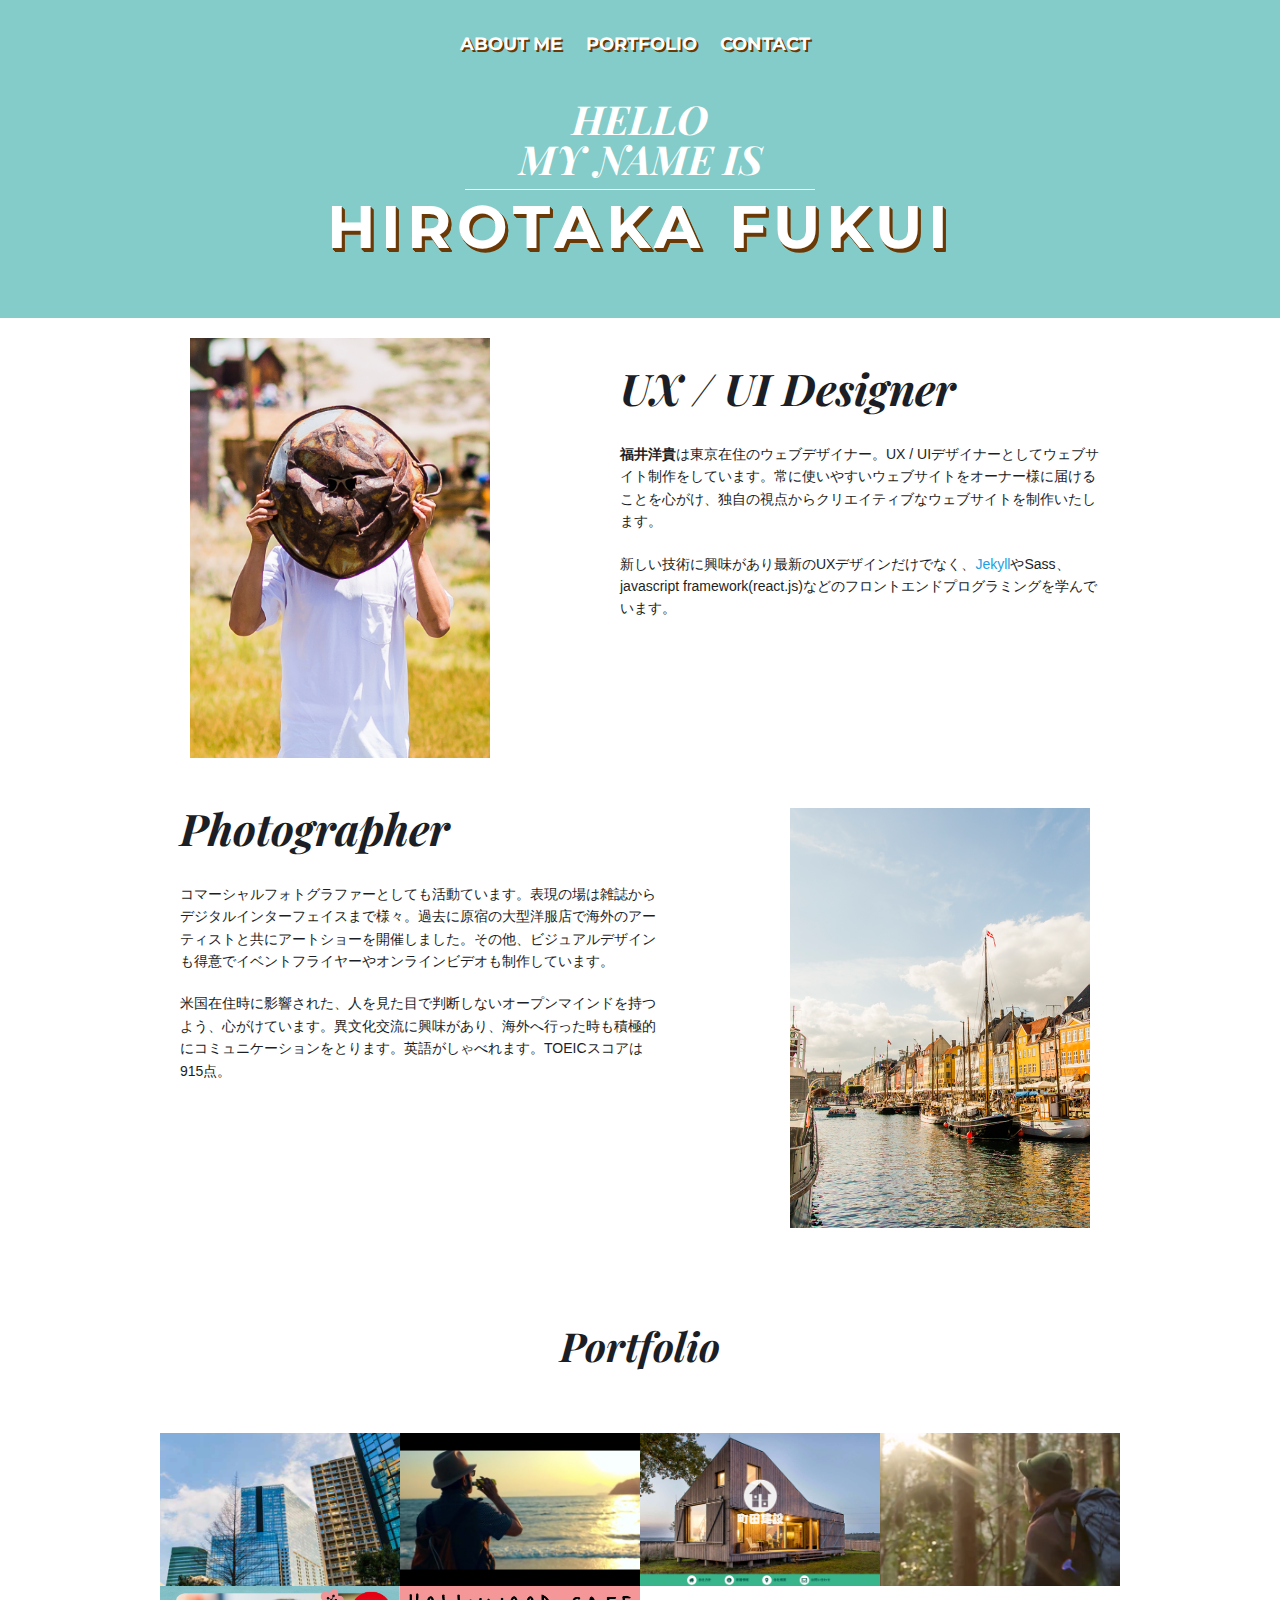
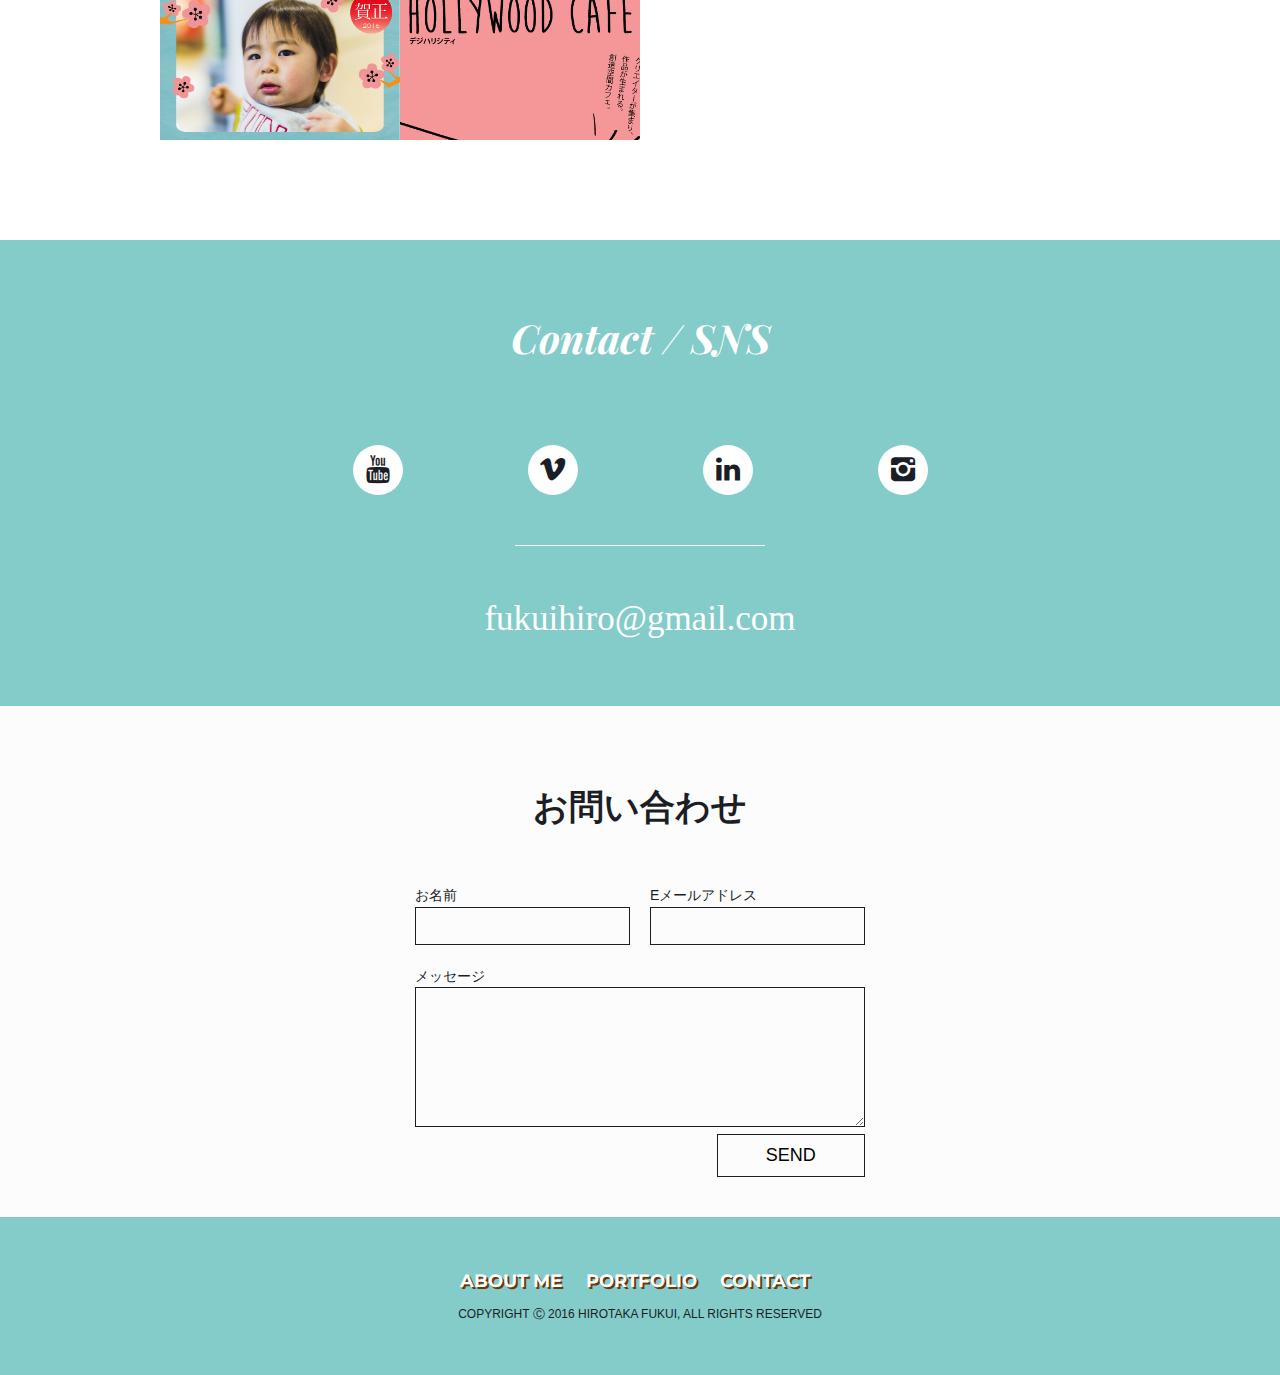
==== index.html @ 869b87e9 "first upload" ====
<!DOCTYPE html>
<html lang="ja">
<head>
  <meta charset="UTF-8">
  <meta name="apple-mobile-web-app-capable" content="yes">
  <meta name="viewport" content="width=device-width, initial-scale=1">
  <meta name="description" content="福井洋貴のポートフォリオサイト">
  <meta name="keywords" href="ポートフォリオ, UX, UI, web designer, ウェブデザイナー, fukui hirotaka, 福井洋貴">
  <link rel="stylesheet" href="assets/css/main.css">
  <title>Hirotaka Fukui Portfolio Site</title>
</head>
<body>

<header>
	<nav>
		<a href="#about-me">About Me</a>
		<a href="#work">Portfolio</a>
		<a href="#contact">Contact</a>
	</nav>
	<p>HELLO<br>MY NAME IS</p>
	<hr class="header-bar">
	<h1>HIROTAKA FUKUI</h1>
	<!-- <p class="kicker">Photographer // Web Designer // Front End Engineer</p> -->
</header>


<section class="about-section" id="about-me">
  <!-- <h2 id="about-me">福井洋貴とは</h2> -->
  <div class="about1">
    <img src="../assets/img/profile_photo2.jpg" alt="">
    <div class="blurb">
        <h4>UX / UI Designer</h4>
        <p><strong>福井洋貴</strong>は東京在住のウェブデザイナー。UX / UIデザイナーとしてウェブサイト制作をしています。常に使いやすいウェブサイトをオーナー様に届けることを心がけ、独自の視点からクリエイティブなウェブサイトを制作いたします。</p><p>新しい技術に興味があり最新のUXデザインだけでなく、<a href="https://jekyllrb.com/">Jekyll</a>やSass、javascript framework(react.js)などのフロントエンドプログラミングを学んでいます。</p>
    </div>
    <!-- /.blurb -->
  </div>
  <div class="about2">
    <img src="../assets/img/profile_photo1.jpg" alt="">
    <div class="blurb">
      <h4>Photographer</h4>
        <p>コマーシャルフォトグラファーとしても活動ています。表現の場は雑誌からデジタルインターフェイスまで様々。過去に原宿の大型洋服店で海外のアーティストと共にアートショーを開催しました。その他、ビジュアルデザインも得意でイベントフライヤーやオンラインビデオも制作しています。</p>
          <p>米国在住時に影響された、人を見た目で判断しないオープンマインドを持つよう、心がけています。異文化交流に興味があり、海外へ行った時も積極的にコミュニケーションをとります。英語がしゃべれます。TOEICスコアは915点。</p>
    </div>
    <!-- /.blurb -->
  </div>
</section>


<section class="work-section">
    <h3 id="work">Portfolio</h3>
    <div class="work-belt">
        <div class="thumb-wrapper">
            <div class="thumb-container">
                
                <div class="thumb-unit" data-folder="proj-1" style="background-image:url(assets/img/work/proj-1/thumb.jpg) ;">
                    <div class="thumb-overlay">
                        <strong>メトロポリターナ<br>アットホーム</strong>
                    </div>
                </div>
                
                <div class="thumb-unit" data-folder="proj-2" style="background-image:url(assets/img/work/proj-2/thumb.jpg) ;">
                    <div class="thumb-overlay">
                        <strong>EYL<br>インターネットビデオ</strong>
                    </div>
                </div>
                
                <div class="thumb-unit" data-folder="proj-3" style="background-image:url(assets/img/work/proj-3/thumb.jpg) ;">
                    <div class="thumb-overlay">
                        <strong>町田建設<br>リニューアルサイト</strong>
                    </div>
                </div>
                
                <div class="thumb-unit" data-folder="proj-4" style="background-image:url(assets/img/work/proj-4/thumb.jpg) ;">
                    <div class="thumb-overlay">
                        <strong>丹沢ハイキング<br>インターネットビデオ</strong>
                    </div>
                </div>
                
                <div class="thumb-unit" data-folder="proj-5" style="background-image:url(assets/img/work/proj-5/thumb.jpg) ;">
                    <div class="thumb-overlay">
                        <strong>年賀状デザイン</strong>
                    </div>
                </div>
                
                <div class="thumb-unit" data-folder="proj-6" style="background-image:url(assets/img/work/proj-6/thumb.jpg) ;">
                    <div class="thumb-overlay">
                        <strong>カフェ<br>フライヤーデザイン</strong>
                    </div>
                </div>
                
            </div>
            <!-- /.thumb-container -->
        </div>
        <!-- /.thumb-wrapper -->
        <div class="work-wrapper">
            <div class="work-container">
                <div class="work-return"><svg xmlns="http://www.w3.org/2000/svg" enable-background="new 0 0 40 40"><path d="M22.896 29.125c-.256 0-.512-.098-.707-.293l-8.125-8.125c-.391-.391-.391-1.023 0-1.414l8.125-8.125c.391-.391 1.023-.391 1.414 0s.391 1.023 0 1.414l-7.418 7.418 7.417 7.418c.391.391.391 1.023 0 1.414-.195.195-.451.293-.706.293zM20 6c7.72 0 14 6.28 14 14s-6.28 14-14 14-14-6.28-14-14 6.28-14 14-14m0-2c-8.837 0-16 7.163-16 16s7.163 16 16 16 16-7.163 16-16-7.163-16-16-16z"/></svg></div>
                <h4 class="project-title"></h4>
                <div class="project-load"></div>
            </div>
            <!-- /.work-container -->
        </div>
        <!-- /.work-wapper -->
    </div>
    <!-- /.work-belt -->
</section>


<section class="contact-section">
	<h3 id="contact">Contact / SNS</h3>
	<div class="social-links">

	
		<a href="https://www.youtube.com/user/HHIIRROOTTAAKKAA" class="icon-youtube"></a>
	
		<a href="https://vimeo.com/user2729014" class="icon-vimeo"></a>
	
		<a href="https://www.linkedin.com/in/hirofukui?trk=hp-identity-name" class="icon-linkedin"></a>
	
		<a href="https://www.instagram.com/hhiirroo/" class="icon-instagram"></a>
	

	</div>

	<hr class="bar">

	<a class="biglink" href="mailto:fukuihiro@gmail.com">fukuihiro@gmail.com</a>
</section>


<section class="alt-section form-section">
    <h3>お問い合わせ</h3>
    <form action="//formspree.io/fukuihiro@gmail.com" method="POST">
        <div class="contact-info-group">
            <label><span>お名前</span>
                <input type="text" name="name">
            </label>
            <label><span>Eメールアドレス</span>
                <input type="email" name="_replyto">
            </label>
        </div>
        <label><span>メッセージ</span>
            <textarea name="message"></textarea>
            <div class="submit-wrap">
                <input type="submit" value="Send">
            </div>
        </label>
    </form>
</section>


<footer>
    <div class="lockup">
        <div class="content-wrapper">
            <nav>
                <a href="#about-me">About Me</a>
                <a href="#work">Portfolio</a>
                <a href="#contact">Contact</a>
            </nav>
            <p class="copyright">copyright &#9400; 2016 Hirotaka Fukui, All rights reserved</p>
        </div>
        <!-- /.content-wrapper -->
    </div>
</footer>



</div>
<script src="//ajax.googleapis.com/ajax/libs/jquery/2.1.1/jquery.min.js"></script>
<script src="assets/js/jquery.bxslider.min.js"></script>
<script src="assets/js/function.js"></script>
</body>
</html>
---- assets/css/main.css ----
@charset "UTF-8";
@import url(https://fonts.googleapis.com/css?family=Playfair+Display:400,900italic,700italic,400italic);
@import url(https://fonts.googleapis.com/css?family=Montserrat:400,700);
@font-face {
  font-family: 'Open Sans';
  font-style: normal;
  font-weight: 300;
  src: local("Open Sans Light"), local("OpenSans-Light"), url(http://themes.googleusercontent.com/static/fonts/opensans/v8/DXI1ORHCpsQm3Vp6mXoaTaRDOzjiPcYnFooOUGCOsRk.woff) format("woff"); }
@font-face {
  font-family: 'Open Sans';
  font-style: normal;
  font-weight: 400;
  src: local("Open Sans"), local("OpenSans"), url(http://themes.googleusercontent.com/static/fonts/opensans/v8/cJZKeOuBrn4kERxqtaUH3bO3LdcAZYWl9Si6vvxL-qU.woff) format("woff"); }
@font-face {
  font-family: 'Open Sans';
  font-weight: 700;
  src: local("Open Sans Bold"), local("OpenSans-Bold"), url(http://themes.googleusercontent.com/static/fonts/opensans/v8/k3k702ZOKiLJc3WVjuplzKRDOzjiPcYnFooOUGCOsRk.woff) format("woff"); }
/*! normalize.css v3.0.1 | MIT License | git.io/normalize */
/**
 * 1. Set default font family to sans-serif.
 * 2. Prevent iOS text size adjust after orientation change, without disabling
 *    user zoom.
 */
html {
  -ms-text-size-adjust: 100%;
  /* 2 */
  -webkit-text-size-adjust: 100%;
  /* 2 */ }

/**
 * Remove default margin.
 */
body {
  margin: 0; }

/* HTML5 display definitions
   ========================================================================== */
/**
 * Correct `block` display not defined for any HTML5 element in IE 8/9.
 * Correct `block` display not defined for `details` or `summary` in IE 10/11 and Firefox.
 * Correct `block` display not defined for `main` in IE 11.
 */
article,
aside,
details,
figcaption,
figure,
footer,
header,
hgroup,
main,
nav,
section,
summary {
  display: block; }

/**
 * 1. Correct `inline-block` display not defined in IE 8/9.
 * 2. Normalize vertical alignment of `progress` in Chrome, Firefox, and Opera.
 */
audio,
canvas,
progress,
video {
  display: inline-block;
  /* 1 */
  vertical-align: baseline;
  /* 2 */ }

/**
 * Prevent modern browsers from displaying `audio` without controls.
 * Remove excess height in iOS 5 devices.
 */
audio:not([controls]) {
  display: none;
  height: 0; }

/**
 * Address `[hidden]` styling not present in IE 8/9/10.
 * Hide the `template` element in IE 8/9/11, Safari, and Firefox < 22.
 */
[hidden],
template {
  display: none; }

/* Links
   ========================================================================== */
/**
 * Remove the gray background color from active links in IE 10.
 */
a {
  background: transparent; }

/**
 * Improve readability when focused and also mouse hovered in all browsers.
 */
a:active,
a:hover {
  outline: 0; }

/* Text-level semantics
   ========================================================================== */
/**
 * Address styling not present in IE 8/9/10/11, Safari, and Chrome.
 */
abbr[title] {
  border-bottom: 1px dotted; }

/**
 * Address style set to `bolder` in Firefox 4+, Safari, and Chrome.
 */
b,
strong {
  font-weight: bold; }

/**
 * Address styling not present in Safari and Chrome.
 */
dfn {
  font-style: italic; }

/**
 * Address variable `h1` font-size and margin within `section` and `article`
 * contexts in Firefox 4+, Safari, and Chrome.
 */
h1 {
  font-size: 2em;
  margin: 0.67em 0; }

/**
 * Address styling not present in IE 8/9.
 */
mark {
  background: #ff0;
  color: #000; }

/**
 * Address inconsistent and variable font size in all browsers.
 */
small {
  font-size: 80%; }

/**
 * Prevent `sub` and `sup` affecting `line-height` in all browsers.
 */
sub,
sup {
  font-size: 75%;
  line-height: 0;
  position: relative;
  vertical-align: baseline; }

sup {
  top: -0.5em; }

sub {
  bottom: -0.25em; }

/* Embedded content
   ========================================================================== */
/**
 * Remove border when inside `a` element in IE 8/9/10.
 */
img {
  border: 0; }

/**
 * Correct overflow not hidden in IE 9/10/11.
 */
svg:not(:root) {
  overflow: hidden; }

/* Grouping content
   ========================================================================== */
/**
 * Address margin not present in IE 8/9 and Safari.
 */
figure {
  margin: 1em 40px; }

/**
 * Address differences between Firefox and other browsers.
 */
hr {
  -moz-box-sizing: content-box;
  box-sizing: content-box;
  height: 0; }

/**
 * Contain overflow in all browsers.
 */
pre {
  overflow: auto; }

/**
 * Address odd `em`-unit font size rendering in all browsers.
 */
code,
kbd,
pre,
samp {
  font-family: monospace, monospace;
  font-size: 1em; }

/* Forms
   ========================================================================== */
/**
 * Known limitation: by default, Chrome and Safari on OS X allow very limited
 * styling of `select`, unless a `border` property is set.
 */
/**
 * 1. Correct color not being inherited.
 *    Known issue: affects color of disabled elements.
 * 2. Correct font properties not being inherited.
 * 3. Address margins set differently in Firefox 4+, Safari, and Chrome.
 */
button,
input,
optgroup,
select,
textarea {
  color: inherit;
  /* 1 */
  font: inherit;
  /* 2 */
  margin: 0;
  /* 3 */ }

/**
 * Address `overflow` set to `hidden` in IE 8/9/10/11.
 */
button {
  overflow: visible; }

/**
 * Address inconsistent `text-transform` inheritance for `button` and `select`.
 * All other form control elements do not inherit `text-transform` values.
 * Correct `button` style inheritance in Firefox, IE 8/9/10/11, and Opera.
 * Correct `select` style inheritance in Firefox.
 */
button,
select {
  text-transform: none; }

/**
 * 1. Avoid the WebKit bug in Android 4.0.* where (2) destroys native `audio`
 *    and `video` controls.
 * 2. Correct inability to style clickable `input` types in iOS.
 * 3. Improve usability and consistency of cursor style between image-type
 *    `input` and others.
 */
button,
html input[type="button"],
input[type="reset"],
input[type="submit"] {
  -webkit-appearance: button;
  /* 2 */
  cursor: pointer;
  /* 3 */ }

/**
 * Re-set default cursor for disabled elements.
 */
button[disabled],
html input[disabled] {
  cursor: default; }

/**
 * Remove inner padding and border in Firefox 4+.
 */
button::-moz-focus-inner,
input::-moz-focus-inner {
  border: 0;
  padding: 0; }

/**
 * Address Firefox 4+ setting `line-height` on `input` using `!important` in
 * the UA stylesheet.
 */
input {
  line-height: normal; }

/**
 * It's recommended that you don't attempt to style these elements.
 * Firefox's implementation doesn't respect box-sizing, padding, or width.
 *
 * 1. Address box sizing set to `content-box` in IE 8/9/10.
 * 2. Remove excess padding in IE 8/9/10.
 */
input[type="checkbox"],
input[type="radio"] {
  box-sizing: border-box;
  /* 1 */
  padding: 0;
  /* 2 */ }

/**
 * Fix the cursor style for Chrome's increment/decrement buttons. For certain
 * `font-size` values of the `input`, it causes the cursor style of the
 * decrement button to change from `default` to `text`.
 */
input[type="number"]::-webkit-inner-spin-button,
input[type="number"]::-webkit-outer-spin-button {
  height: auto; }

/**
 * 1. Address `appearance` set to `searchfield` in Safari and Chrome.
 * 2. Address `box-sizing` set to `border-box` in Safari and Chrome
 *    (include `-moz` to future-proof).
 */
input[type="search"] {
  -webkit-appearance: textfield;
  /* 1 */
  -moz-box-sizing: content-box;
  -webkit-box-sizing: content-box;
  /* 2 */
  box-sizing: content-box; }

/**
 * Remove inner padding and search cancel button in Safari and Chrome on OS X.
 * Safari (but not Chrome) clips the cancel button when the search input has
 * padding (and `textfield` appearance).
 */
input[type="search"]::-webkit-search-cancel-button,
input[type="search"]::-webkit-search-decoration {
  -webkit-appearance: none; }

/**
 * Define consistent border, margin, and padding.
 */
fieldset {
  border: 1px solid #c0c0c0;
  margin: 0 2px;
  padding: 0.35em 0.625em 0.75em; }

/**
 * 1. Correct `color` not being inherited in IE 8/9/10/11.
 * 2. Remove padding so people aren't caught out if they zero out fieldsets.
 */
legend {
  border: 0;
  /* 1 */
  padding: 0;
  /* 2 */ }

/**
 * Remove default vertical scrollbar in IE 8/9/10/11.
 */
textarea {
  overflow: auto; }

/**
 * Don't inherit the `font-weight` (applied by a rule above).
 * NOTE: the default cannot safely be changed in Chrome and Safari on OS X.
 */
optgroup {
  font-weight: bold; }

/* Tables
   ========================================================================== */
/**
 * Remove most spacing between table cells.
 */
table {
  border-collapse: collapse;
  border-spacing: 0; }

td,
th {
  padding: 0; }

.thumb-container .thumb-unit:hover .thumb-overlay {
  -webkit-animation: animation 1000ms linear both;
  animation: animation 1000ms linear both; }

/* Generated with Bounce.js. Edit at http://goo.gl/rJNh1D */
.animation-target {
  -webkit-animation: animation 1000ms linear both;
  animation: animation 1000ms linear both; }

/* Generated with Bounce.js. Edit at http://goo.gl/Jjn3FM */
@-webkit-keyframes animation {
  0% {
    -webkit-transform: matrix3d(0, 0, 0, 0, 0, 0, 0, 0, 0, 0, 1, 0, 0, 0, 0, 1);
    transform: matrix3d(0, 0, 0, 0, 0, 0, 0, 0, 0, 0, 1, 0, 0, 0, 0, 1); }
  3.2% {
    -webkit-transform: matrix3d(0.345, 0.098, 0, 0, 0.065, 0.345, 0, 0, 0, 0, 1, 0, 0, 0, 0, 1);
    transform: matrix3d(0.345, 0.098, 0, 0, 0.065, 0.345, 0, 0, 0, 0, 1, 0, 0, 0, 0, 1); }
  4.5% {
    -webkit-transform: matrix3d(0.485, 0.163, 0, 0, 0.107, 0.485, 0, 0, 0, 0, 1, 0, 0, 0, 0, 1);
    transform: matrix3d(0.485, 0.163, 0, 0, 0.107, 0.485, 0, 0, 0, 0, 1, 0, 0, 0, 0, 1); }
  6.41% {
    -webkit-transform: matrix3d(0.673, 0.242, 0, 0, 0.158, 0.673, 0, 0, 0, 0, 1, 0, 0, 0, 0, 1);
    transform: matrix3d(0.673, 0.242, 0, 0, 0.158, 0.673, 0, 0, 0, 0, 1, 0, 0, 0, 0, 1); }
  9.01% {
    -webkit-transform: matrix3d(0.88, 0.288, 0, 0, 0.188, 0.88, 0, 0, 0, 0, 1, 0, 0, 0, 0, 1);
    transform: matrix3d(0.88, 0.288, 0, 0, 0.188, 0.88, 0, 0, 0, 0, 1, 0, 0, 0, 0, 1); }
  12.71% {
    -webkit-transform: matrix3d(1.064, 0.241, 0, 0, 0.159, 1.064, 0, 0, 0, 0, 1, 0, 0, 0, 0, 1);
    transform: matrix3d(1.064, 0.241, 0, 0, 0.159, 1.064, 0, 0, 0, 0, 1, 0, 0, 0, 0, 1); }
  13.51% {
    -webkit-transform: matrix3d(1.087, 0.221, 0, 0, 0.146, 1.087, 0, 0, 0, 0, 1, 0, 0, 0, 0, 1);
    transform: matrix3d(1.087, 0.221, 0, 0, 0.146, 1.087, 0, 0, 0, 0, 1, 0, 0, 0, 0, 1); }
  17.92% {
    -webkit-transform: matrix3d(1.139, 0.105, 0, 0, 0.07, 1.139, 0, 0, 0, 0, 1, 0, 0, 0, 0, 1);
    transform: matrix3d(1.139, 0.105, 0, 0, 0.07, 1.139, 0, 0, 0, 0, 1, 0, 0, 0, 0, 1); }
  18.92% {
    -webkit-transform: matrix3d(1.137, 0.082, 0, 0, 0.055, 1.137, 0, 0, 0, 0, 1, 0, 0, 0, 0, 1);
    transform: matrix3d(1.137, 0.082, 0, 0, 0.055, 1.137, 0, 0, 0, 0, 1, 0, 0, 0, 0, 1); }
  25.23% {
    -webkit-transform: matrix3d(1.075, -0.001, 0, 0, -0.001, 1.075, 0, 0, 0, 0, 1, 0, 0, 0, 0, 1);
    transform: matrix3d(1.075, -0.001, 0, 0, -0.001, 1.075, 0, 0, 0, 0, 1, 0, 0, 0, 0, 1); }
  29.03% {
    -webkit-transform: matrix3d(1.032, -0.015, 0, 0, -0.01, 1.032, 0, 0, 0, 0, 1, 0, 0, 0, 0, 1);
    transform: matrix3d(1.032, -0.015, 0, 0, -0.01, 1.032, 0, 0, 0, 0, 1, 0, 0, 0, 0, 1); }
  31.43% {
    -webkit-transform: matrix3d(1.012, -0.017, 0, 0, -0.011, 1.012, 0, 0, 0, 0, 1, 0, 0, 0, 0, 1);
    transform: matrix3d(1.012, -0.017, 0, 0, -0.011, 1.012, 0, 0, 0, 0, 1, 0, 0, 0, 0, 1); }
  34.63% {
    -webkit-transform: matrix3d(0.994, -0.014, 0, 0, -0.01, 0.994, 0, 0, 0, 0, 1, 0, 0, 0, 0, 1);
    transform: matrix3d(0.994, -0.014, 0, 0, -0.01, 0.994, 0, 0, 0, 0, 1, 0, 0, 0, 0, 1); }
  40.14% {
    -webkit-transform: matrix3d(0.985, -0.007, 0, 0, -0.005, 0.985, 0, 0, 0, 0, 1, 0, 0, 0, 0, 1);
    transform: matrix3d(0.985, -0.007, 0, 0, -0.005, 0.985, 0, 0, 0, 0, 1, 0, 0, 0, 0, 1); }
  56.46% {
    -webkit-transform: matrix3d(1, 0.001, 0, 0, 0.001, 1, 0, 0, 0, 0, 1, 0, 0, 0, 0, 1);
    transform: matrix3d(1, 0.001, 0, 0, 0.001, 1, 0, 0, 0, 0, 1, 0, 0, 0, 0, 1); }
  62.36% {
    -webkit-transform: matrix3d(1.002, 0.001, 0, 0, 0, 1.002, 0, 0, 0, 0, 1, 0, 0, 0, 0, 1);
    transform: matrix3d(1.002, 0.001, 0, 0, 0, 1.002, 0, 0, 0, 0, 1, 0, 0, 0, 0, 1); }
  81.48% {
    -webkit-transform: matrix3d(1, 0, 0, 0, 0, 1, 0, 0, 0, 0, 1, 0, 0, 0, 0, 1);
    transform: matrix3d(1, 0, 0, 0, 0, 1, 0, 0, 0, 0, 1, 0, 0, 0, 0, 1); }
  84.68% {
    -webkit-transform: matrix3d(1, 0, 0, 0, 0, 1, 0, 0, 0, 0, 1, 0, 0, 0, 0, 1);
    transform: matrix3d(1, 0, 0, 0, 0, 1, 0, 0, 0, 0, 1, 0, 0, 0, 0, 1); }
  100% {
    -webkit-transform: matrix3d(1, 0, 0, 0, 0, 1, 0, 0, 0, 0, 1, 0, 0, 0, 0, 1);
    transform: matrix3d(1, 0, 0, 0, 0, 1, 0, 0, 0, 0, 1, 0, 0, 0, 0, 1); } }
@keyframes animation {
  0% {
    -webkit-transform: matrix3d(0, 0, 0, 0, 0, 0, 0, 0, 0, 0, 1, 0, 0, 0, 0, 1);
    transform: matrix3d(0, 0, 0, 0, 0, 0, 0, 0, 0, 0, 1, 0, 0, 0, 0, 1); }
  3.2% {
    -webkit-transform: matrix3d(0.345, 0.098, 0, 0, 0.065, 0.345, 0, 0, 0, 0, 1, 0, 0, 0, 0, 1);
    transform: matrix3d(0.345, 0.098, 0, 0, 0.065, 0.345, 0, 0, 0, 0, 1, 0, 0, 0, 0, 1); }
  4.5% {
    -webkit-transform: matrix3d(0.485, 0.163, 0, 0, 0.107, 0.485, 0, 0, 0, 0, 1, 0, 0, 0, 0, 1);
    transform: matrix3d(0.485, 0.163, 0, 0, 0.107, 0.485, 0, 0, 0, 0, 1, 0, 0, 0, 0, 1); }
  6.41% {
    -webkit-transform: matrix3d(0.673, 0.242, 0, 0, 0.158, 0.673, 0, 0, 0, 0, 1, 0, 0, 0, 0, 1);
    transform: matrix3d(0.673, 0.242, 0, 0, 0.158, 0.673, 0, 0, 0, 0, 1, 0, 0, 0, 0, 1); }
  9.01% {
    -webkit-transform: matrix3d(0.88, 0.288, 0, 0, 0.188, 0.88, 0, 0, 0, 0, 1, 0, 0, 0, 0, 1);
    transform: matrix3d(0.88, 0.288, 0, 0, 0.188, 0.88, 0, 0, 0, 0, 1, 0, 0, 0, 0, 1); }
  12.71% {
    -webkit-transform: matrix3d(1.064, 0.241, 0, 0, 0.159, 1.064, 0, 0, 0, 0, 1, 0, 0, 0, 0, 1);
    transform: matrix3d(1.064, 0.241, 0, 0, 0.159, 1.064, 0, 0, 0, 0, 1, 0, 0, 0, 0, 1); }
  13.51% {
    -webkit-transform: matrix3d(1.087, 0.221, 0, 0, 0.146, 1.087, 0, 0, 0, 0, 1, 0, 0, 0, 0, 1);
    transform: matrix3d(1.087, 0.221, 0, 0, 0.146, 1.087, 0, 0, 0, 0, 1, 0, 0, 0, 0, 1); }
  17.92% {
    -webkit-transform: matrix3d(1.139, 0.105, 0, 0, 0.07, 1.139, 0, 0, 0, 0, 1, 0, 0, 0, 0, 1);
    transform: matrix3d(1.139, 0.105, 0, 0, 0.07, 1.139, 0, 0, 0, 0, 1, 0, 0, 0, 0, 1); }
  18.92% {
    -webkit-transform: matrix3d(1.137, 0.082, 0, 0, 0.055, 1.137, 0, 0, 0, 0, 1, 0, 0, 0, 0, 1);
    transform: matrix3d(1.137, 0.082, 0, 0, 0.055, 1.137, 0, 0, 0, 0, 1, 0, 0, 0, 0, 1); }
  25.23% {
    -webkit-transform: matrix3d(1.075, -0.001, 0, 0, -0.001, 1.075, 0, 0, 0, 0, 1, 0, 0, 0, 0, 1);
    transform: matrix3d(1.075, -0.001, 0, 0, -0.001, 1.075, 0, 0, 0, 0, 1, 0, 0, 0, 0, 1); }
  29.03% {
    -webkit-transform: matrix3d(1.032, -0.015, 0, 0, -0.01, 1.032, 0, 0, 0, 0, 1, 0, 0, 0, 0, 1);
    transform: matrix3d(1.032, -0.015, 0, 0, -0.01, 1.032, 0, 0, 0, 0, 1, 0, 0, 0, 0, 1); }
  31.43% {
    -webkit-transform: matrix3d(1.012, -0.017, 0, 0, -0.011, 1.012, 0, 0, 0, 0, 1, 0, 0, 0, 0, 1);
    transform: matrix3d(1.012, -0.017, 0, 0, -0.011, 1.012, 0, 0, 0, 0, 1, 0, 0, 0, 0, 1); }
  34.63% {
    -webkit-transform: matrix3d(0.994, -0.014, 0, 0, -0.01, 0.994, 0, 0, 0, 0, 1, 0, 0, 0, 0, 1);
    transform: matrix3d(0.994, -0.014, 0, 0, -0.01, 0.994, 0, 0, 0, 0, 1, 0, 0, 0, 0, 1); }
  40.14% {
    -webkit-transform: matrix3d(0.985, -0.007, 0, 0, -0.005, 0.985, 0, 0, 0, 0, 1, 0, 0, 0, 0, 1);
    transform: matrix3d(0.985, -0.007, 0, 0, -0.005, 0.985, 0, 0, 0, 0, 1, 0, 0, 0, 0, 1); }
  56.46% {
    -webkit-transform: matrix3d(1, 0.001, 0, 0, 0.001, 1, 0, 0, 0, 0, 1, 0, 0, 0, 0, 1);
    transform: matrix3d(1, 0.001, 0, 0, 0.001, 1, 0, 0, 0, 0, 1, 0, 0, 0, 0, 1); }
  62.36% {
    -webkit-transform: matrix3d(1.002, 0.001, 0, 0, 0, 1.002, 0, 0, 0, 0, 1, 0, 0, 0, 0, 1);
    transform: matrix3d(1.002, 0.001, 0, 0, 0, 1.002, 0, 0, 0, 0, 1, 0, 0, 0, 0, 1); }
  81.48% {
    -webkit-transform: matrix3d(1, 0, 0, 0, 0, 1, 0, 0, 0, 0, 1, 0, 0, 0, 0, 1);
    transform: matrix3d(1, 0, 0, 0, 0, 1, 0, 0, 0, 0, 1, 0, 0, 0, 0, 1); }
  84.68% {
    -webkit-transform: matrix3d(1, 0, 0, 0, 0, 1, 0, 0, 0, 0, 1, 0, 0, 0, 0, 1);
    transform: matrix3d(1, 0, 0, 0, 0, 1, 0, 0, 0, 0, 1, 0, 0, 0, 0, 1); }
  100% {
    -webkit-transform: matrix3d(1, 0, 0, 0, 0, 1, 0, 0, 0, 0, 1, 0, 0, 0, 0, 1);
    transform: matrix3d(1, 0, 0, 0, 0, 1, 0, 0, 0, 0, 1, 0, 0, 0, 0, 1); } }
.loader {
  font-size: 10px;
  margin: 50px auto;
  text-indent: -9999em;
  width: 11em;
  height: 11em;
  border-radius: 50%;
  background: #ffffff;
  background: -moz-linear-gradient(left, #ffffff 10%, rgba(255, 255, 255, 0) 42%);
  background: -webkit-linear-gradient(left, #ffffff 10%, rgba(255, 255, 255, 0) 42%);
  background: -o-linear-gradient(left, #ffffff 10%, rgba(255, 255, 255, 0) 42%);
  background: -ms-linear-gradient(left, #ffffff 10%, rgba(255, 255, 255, 0) 42%);
  background: linear-gradient(to right, #ffffff 10%, rgba(255, 255, 255, 0) 42%);
  position: relative;
  -webkit-animation: load3 1.4s infinite linear;
  animation: load3 1.4s infinite linear;
  -webkit-transform: translateZ(0);
  -ms-transform: translateZ(0);
  transform: translateZ(0); }

.loader:before {
  width: 50%;
  height: 50%;
  background: black;
  border-radius: 100% 0 0 0;
  position: absolute;
  top: 0;
  left: 0;
  content: ''; }

.loader:after {
  background: #ffffff;
  width: 75%;
  height: 75%;
  border-radius: 50%;
  content: '';
  margin: auto;
  position: absolute;
  top: 0;
  left: 0;
  bottom: 0;
  right: 0; }

@-webkit-keyframes load3 {
  0% {
    -webkit-transform: rotate(0deg);
    transform: rotate(0deg); }
  100% {
    -webkit-transform: rotate(360deg);
    transform: rotate(360deg); } }
@keyframes load3 {
  0% {
    -webkit-transform: rotate(0deg);
    transform: rotate(0deg); }
  100% {
    -webkit-transform: rotate(360deg);
    transform: rotate(360deg); } }
@font-face {
  font-family: 'fontello';
  src: url("../font/fontello.eot?84807431");
  src: url("../font/fontello.eot?84807431#iefix") format("embedded-opentype"), url("../font/fontello.svg?84807431#fontello") format("svg");
  font-weight: normal;
  font-style: normal; }
@font-face {
  font-family: 'fontello';
  src: url("[data-uri]") format("woff"), url("[data-uri]") format("truetype"); }
/* Chrome hack: SVG is rendered more smooth in Windozze. 100% magic, uncomment if you need it. */
/* Note, that will break hinting! In other OS-es font will be not as sharp as it could be */
/*
@media screen and (-webkit-min-device-pixel-ratio:0) {
  @font-face {
    font-family: 'fontello';
    src: url('../font/fontello.svg?84807431#fontello') format('svg');
  }
}
*/
[class^="icon-"]:before, [class*=" icon-"]:before {
  font-family: "fontello";
  font-style: normal;
  font-weight: normal;
  speak: none;
  display: inline-block;
  text-decoration: inherit;
  width: 1em;
  margin-right: .2em;
  text-align: center;
  /* opacity: .8; */
  /* For safety - reset parent styles, that can break glyph codes*/
  font-variant: normal;
  text-transform: none;
  /* fix buttons height, for twitter bootstrap */
  line-height: 1em;
  /* Animation center compensation - margins should be symmetric */
  /* remove if not needed */
  margin-left: .2em;
  /* you can be more comfortable with increased icons size */
  /* font-size: 120%; */
  /* Uncomment for 3D effect */
  /* text-shadow: 1px 1px 1px rgba(127, 127, 127, 0.3); */ }

.icon-vimeo:before {
  content: '\e800'; }

/* '' */
.icon-instagram:before {
  content: '\e801'; }

/* '' */
.icon-linkedin:before {
  content: '\e802'; }

/* '' */
.icon-twitter:before {
  content: '\e803'; }

/* '' */
.icon-youtube:before {
  content: '\e804'; }

/* '' */
.icon-youtube-play:before {
  content: '\e805'; }

/* '' */
/*	Typography presets
 * ------------------------------------	 */
.gigantic, .huge, .large, .bigger, .big,
h1, h2, h3, h4, h5, h6 {
  color: #333;
  font-weight: bold; }

.gigantic {
  font-size: 110px;
  line-height: 1.09;
  letter-spacing: -2px; }

.huge, h1 {
  font-size: 68px;
  line-height: 1.05;
  letter-spacing: -1px; }

.large, h2 {
  font-size: 42px;
  line-height: 1.14; }

.bigger, h3 {
  font-size: 26px;
  line-height: 1.38; }

.big, h4 {
  font-size: 22px;
  line-height: 1.38; }

.small, small {
  font-size: 10px;
  line-height: 1.2; }

p {
  margin: 0 0 20px 0; }

em {
  font-style: italic; }

strong {
  font-weight: bold; }

hr {
  border: solid #ddd;
  border-width: 1px 0 0;
  clear: both;
  margin: 10px 0 30px;
  height: 0; }

/* Links
 * ------------------------------------	 */
a {
  color: #21a1e1;
  text-decoration: none;
  outline: 0; }

a:hover, a:focus {
  color: #7bc7ed; }

/* Selection colors (easy to forget)
 * ------------------------------------	 */
::selection {
  background: #ffff9e; }

::-moz-selection {
  background: #ffff9e; }

img::selection {
  background: transparent; }

img::-moz-selection {
  background: transparent; }

body {
  -webkit-tap-highlight-color: #ffff9e; }

/* Basic Styles
 * ------------------------------------	 */
body {
  background: #fff;
  font-size: 14px;
  line-height: 1.6;
  font-family: 游ゴシック体, "Yu Gothic", YuGothic, "ヒラギノ角ゴシック Pro", "Hiragino Kaku Gothic Pro", メイリオ, Meiryo, Osaka, "ＭＳ Ｐゴシック", "MS PGothic", sans-serif;
  color: #666;
  -webkit-font-smoothing: antialiased;
  -webkit-text-size-adjust: 100%; }

svg {
  height: 100%;
  width: 100%; }

h1 {
  text-align: center;
  margin: 0 auto; }

h2 {
  color: #1b1e25; }

h3 {
  text-align: center;
  padding: 20px 0 20px;
  color: #1b1e25; }

h4 {
  color: #1b1e25; }

@media screen and (max-width: 480px) {
  h3 {
    padding: 30px 0 50px; } }
.kicker {
  font-family: Montserrat;
  font-size: 14px;
  font-weight: 700;
  text-transform: uppercase; }

header nav a, footer .lockup .content-wrapper nav a {
  font-family: Montserrat;
  font-size: 18px;
  font-weight: 700;
  text-transform: uppercase; }

h1, h2 {
  font-family: Montserrat;
  font-weight: 700;
  text-transform: uppercase; }

h3, h4, header p {
  font-family: 'Playfair Display';
  font-style: italic;
  font-size: 40px;
  font-weight: bold; }

header {
  background: url(../img/beach.jpg) center center;
  background: #84ccc9;
  background-size: cover; }
  header nav {
    padding: 30px 30px 0 0;
    text-align: center; }
    header nav a {
      display: inline-block;
      margin-left: 20px;
      color: white;
      text-shadow: 2px 2px #6b3906; }
      header nav a:hover {
        color: #F8C1EA;
        text-shadow: 2px 2px red; }
  header p {
    font-size: 40px;
    color: white;
    display: block;
    letter-spacing: 0em;
    text-align: center;
    line-height: 1;
    padding-top: 40px;
    margin: 0 auto 10px; }

.header-bar {
  width: 350px;
  border-top: 1.5px solid white;
  margin: 0 auto; }

h1 {
  font-weight: 700;
  letter-spacing: 0.1em;
  color: white;
  text-shadow: 3.5px 3.5px #6b3906, 3px 3px #6b3906, 2.5px 2.5px #6b3906, 2px 2px #6b3906, 1.5px 1.5px #6b3906, 1px 1px #6b3906;
  padding-bottom: 60px;
  padding-top: 5px; }

.kicker {
  text-align: center;
  letter-spacing: 0.05em;
  color: white; }

@media (max-width: 640px) {
  header nav a {
    font-size: 14px; }
  header p {
    padding-top: 10px;
    padding-bottom: 0; }

  h1 {
    padding-top: 0;
    padding-bottom: 20px; } }
footer {
  background-color: #84ccc9; }
  footer .lockup {
    padding: 50px 0px 30px 0; }
    footer .lockup::after {
      clear: both;
      content: "";
      display: table; }
    footer .lockup .content-wrapper {
      text-align: center; }
      footer .lockup .content-wrapper nav {
        padding-right: 30px; }
        footer .lockup .content-wrapper nav a {
          color: white;
          text-shadow: 2px 2px #6b3906;
          display: inline-block;
          margin-left: 20px; }
          footer .lockup .content-wrapper nav a:hover {
            color: #F8C1EA;
            text-shadow: 1px 1px red; }

.copyright {
  margin-top: 10px;
  text-align: center;
  text-transform: uppercase;
  font-size: 12px;
  color: #1b1e25; }

@media (max-width: 640px) {
  footer .lockup .content-wrapper nav a {
    font-size: 14px;
    font-weight: bold; }
  footer .lockup .content-wrapper nav .copyright {
    font-size: 8px; } }
.about1 {
  max-width: 960px;
  margin: 20px auto 20px; }
  .about1::after {
    clear: both;
    content: "";
    display: table; }
  .about1 h4 {
    font-size: 45px;
    margin: 20px 0 25px; }
  .about1 .blurb {
    width: 50%;
    float: right; }
  .about1 img {
    float: left;
    padding: 0 30px;
    width: 300px; }

.about2 {
  max-width: 960px;
  margin: 0 auto; }
  .about2::after {
    clear: both;
    content: "";
    display: table; }
  .about2 h4 {
    font-size: 45px;
    margin: 20px 0 25px; }
  .about2 .blurb {
    width: 50%;
    float: left; }
  .about2 img {
    float: right;
    padding: 30px;
    width: 300px; }

@media screen and (max-width: 850px) {
  .about1 {
    text-align: center; }
    .about1 h4 {
      font-size: 25px;
      margin-bottom: 5px; }
    .about1 .blurb {
      float: none;
      width: 80%; }
    .about1 img {
      float: none; }

  .about2 {
    text-align: center; }
    .about2 h4 {
      font-size: 25px;
      margin-bottom: 5px; }
    .about2 .blurb {
      float: none;
      width: 80%; }
    .about2 img {
      float: none; } }
.blurb {
  margin: 0 auto;
  padding: 0 20px;
  font-size: 14px;
  text-align: left;
  font-weight: 300;
  color: #1b1e25; }
  .blurb strong {
    font-size: 15tpx; }

.work-section {
  overflow-x: hidden; }
  .work-section h3 {
    color: #1b1e25; }

.work-belt {
  width: 200%;
  position: relative;
  left: 0%;
  -webkit-transition: all 0.15s ease-out 0s;
  -moz-transition: all 0.15s ease-out 0s;
  transition: all 0.15s ease-out 0s; }

.thumb-wrapper,
.work-wrapper {
  width: 50%;
  float: left; }

.alt-section {
  background: #FcFcFc; }

.thumb-container {
  max-width: 960px;
  margin: 0 auto;
  padding-bottom: 100px; }
  .thumb-container::after {
    clear: both;
    content: "";
    display: table; }
  .thumb-container .thumb-unit {
    display: block;
    width: 25%;
    float: left;
    position: relative;
    padding-top: 16%;
    cursor: pointer;
    background-position: center center;
    background-repeat: no-repeat;
    background-size: cover;
    -webkit-perspective: 300;
    -moz-perspective: 300;
    perspective: 300; }
    @media screen and (max-width: 760px) {
      .thumb-container .thumb-unit {
        width: 50%;
        padding-top: 26%; } }
    .thumb-container .thumb-unit .thumb-overlay {
      position: absolute;
      top: 0%;
      right: 0px;
      left: 0px;
      background: rgba(255, 255, 255, 0.9);
      height: 100%;
      text-align: center;
      display: -webkit-box;
      display: -moz-box;
      display: box;
      display: -webkit-flex;
      display: -moz-flex;
      display: -ms-flexbox;
      display: flex;
      -webkit-box-align: center;
      -moz-box-align: center;
      box-align: center;
      -webkit-align-items: center;
      -moz-align-items: center;
      -ms-align-items: center;
      -o-align-items: center;
      align-items: center;
      -ms-flex-align: center;
      -webkit-box-pack: distribute;
      -moz-box-pack: distribute;
      box-pack: distribute;
      -webkit-justify-content: space-around;
      -moz-justify-content: space-around;
      -ms-justify-content: space-around;
      -o-justify-content: space-around;
      justify-content: space-around;
      -ms-flex-pack: distribute;
      opacity: 0; }
      .thumb-container .thumb-unit .thumb-overlay strong {
        display: block;
        padding: 0 20px;
        color: #1b1e25;
        font-weight: 300;
        text-transform: uppercase;
        font-size: 14px;
        line-height: 1.2;
        padding: 4px;
        border: 1px solid #1b1e25; }
    .thumb-container .thumb-unit:hover {
      z-index: 2; }
      .thumb-container .thumb-unit:hover .thumb-overlay {
        opacity: 1; }

.work-container {
  max-width: 600px;
  margin: 0 auto;
  padding: 0 15px;
  position: relative;
  color: #1b1e25; }
  .work-container h4 {
    font-weight: 300;
    text-transform: uppercase;
    font-size: 24px;
    line-height: 1.2;
    margin: 0 0 20px;
    color: #1b1e25; }
  .work-container p {
    line-height: 1.3; }
  .work-container img {
    max-width: 100%;
    margin-bottom: 20px; }
  .work-container .work-return {
    height: 40px;
    width: 40px;
    cursor: pointer;
    opacity: 0.5;
    position: absolute;
    top: -8px;
    left: -55px; }
    .work-container .work-return path {
      fill: #1b1e25; }
    .work-container .work-return:hover {
      opacity: 1; }

@media (max-width: 740px) {
  .work-container .work-return {
    left: 0; }
  .work-container h4 {
    margin-left: 60px; }

  h3 {
    padding-bottom: 5px; } }
.project-title {
  font-family: 'san-sarif'; }

.embed-container {
  position: relative;
  padding-bottom: 56.25%;
  height: 0;
  overflow: hidden;
  max-width: 100%; }

.embed-container iframe, .embed-container object, .embed-container embed {
  position: absolute;
  top: 0;
  left: 0;
  width: 100%;
  height: 100%; }

.contact-section {
  text-align: center;
  background: #84ccc9;
  padding: 10px 0 20px; }
  .contact-section h3 {
    color: white; }

.social-links {
  max-width: 700px;
  margin: 0px auto 30px;
  display: -webkit-box;
  display: -moz-box;
  display: box;
  display: -webkit-flex;
  display: -moz-flex;
  display: -ms-flexbox;
  display: flex;
  -webkit-box-pack: distribute;
  -moz-box-pack: distribute;
  box-pack: distribute;
  -webkit-justify-content: space-around;
  -moz-justify-content: space-around;
  -ms-justify-content: space-around;
  -o-justify-content: space-around;
  justify-content: space-around;
  -ms-flex-pack: distribute;
  -webkit-box-lines: multiple;
  -moz-box-lines: multiple;
  box-lines: multiple;
  -webkit-flex-wrap: wrap;
  -moz-flex-wrap: wrap;
  -ms-flex-wrap: wrap;
  flex-wrap: wrap; }
  .social-links a {
    display: block;
    background: white;
    height: 50px;
    width: 50px;
    line-height: 50px;
    color: #1b1e25;
    border-radius: 50%;
    font-size: 28px;
    -webkit-transition: all 0.15s ease-out 0s;
    -moz-transition: all 0.15s ease-out 0s;
    transition: all 0.15s ease-out 0s;
    margin: 20px; }
    .social-links a:hover {
      -webkit-transform: scale(1.2);
      -moz-transform: scale(1.2);
      -ms-transform: scale(1.2);
      -o-transform: scale(1.2);
      transform: scale(1.2); }

.bar {
  width: 250px;
  height: 0px;
  border-top: 1.5px solid white;
  margin: 0px auto 55px; }

.biglink {
  display: inline-block;
  font-size: 35px;
  font-weight: 300;
  line-height: 1;
  margin-bottom: 50px;
  font-family: 'Open Sans';
  color: white; }
  .biglink:hover {
    color: #d9f7f7; }

@media screen and (max-width: 710px) {
  .biglink {
    font-size: 35px; } }
.form-section {
  padding: 20px 0; }
  .form-section h3 {
    color: #1b1e25;
    font-size: 35px;
    font-style: normal; }

form {
  max-width: 450px;
  margin: 0 auto; }
  form input, form textarea {
    border: 1px solid #1b1e25;
    width: 100%;
    -webkit-box-sizing: border-box;
    -moz-box-sizing: border-box;
    box-sizing: border-box;
    padding: 10px;
    background: #FcFcFc;
    color: #1b1e25; }
    form input:focus, form textarea:focus {
      outline: none;
      border-color: black; }
  form textarea {
    height: 10em; }
  form .submit-wrap {
    text-align: right; }
  form [type="submit"] {
    background: #FcFcFc;
    color: black;
    font-size: 18px;
    text-transform: uppercase;
    width: 33%; }
    form [type="submit"]:hover {
      background: #F0F0F0; }
  form .contact-info-group label {
    width: 50%;
    float: left;
    -webkit-box-sizing: border-box;
    -moz-box-sizing: border-box;
    box-sizing: border-box; }
    form .contact-info-group label:nth-child(1) {
      padding-right: 10px; }
    form .contact-info-group label:nth-child(2) {
      padding-left: 10px; }
  form label {
    display: block;
    padding-bottom: 20px; }
    form label span {
      display: block;
      color: #1b1e25; }
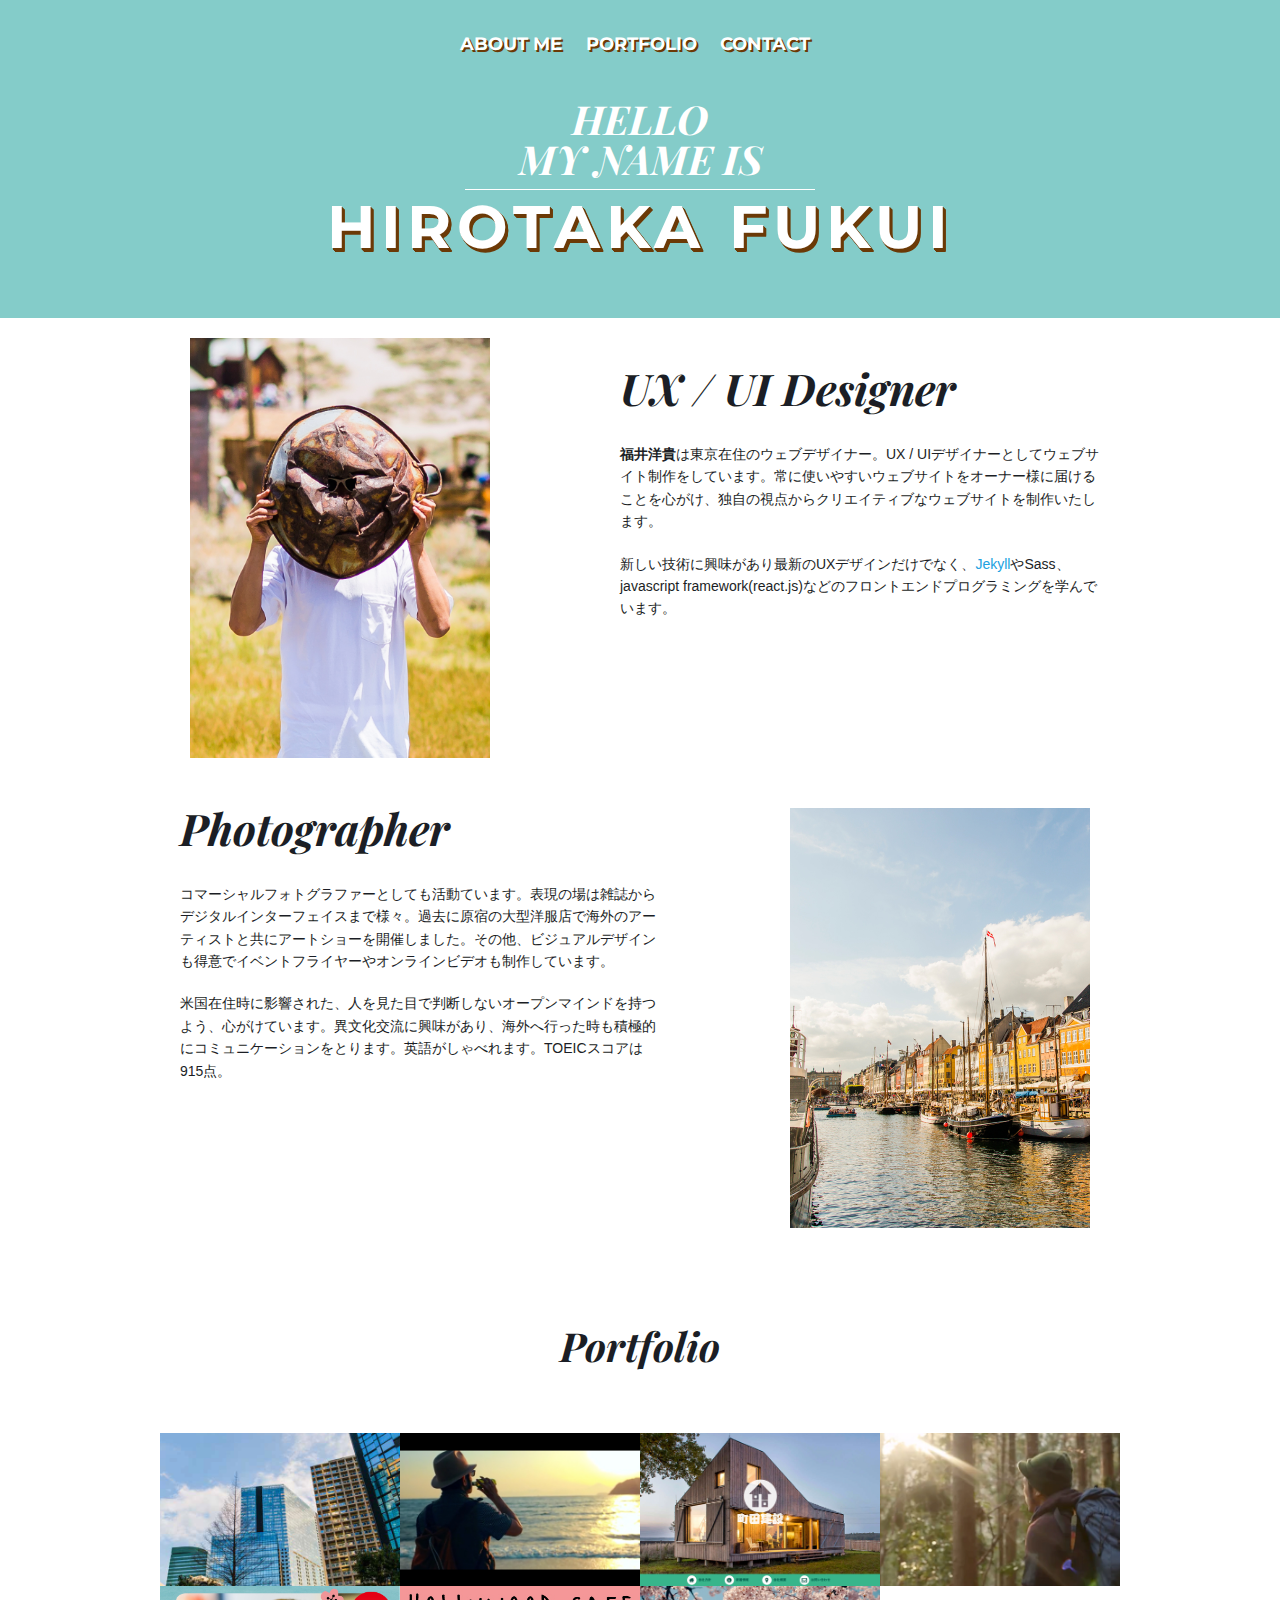
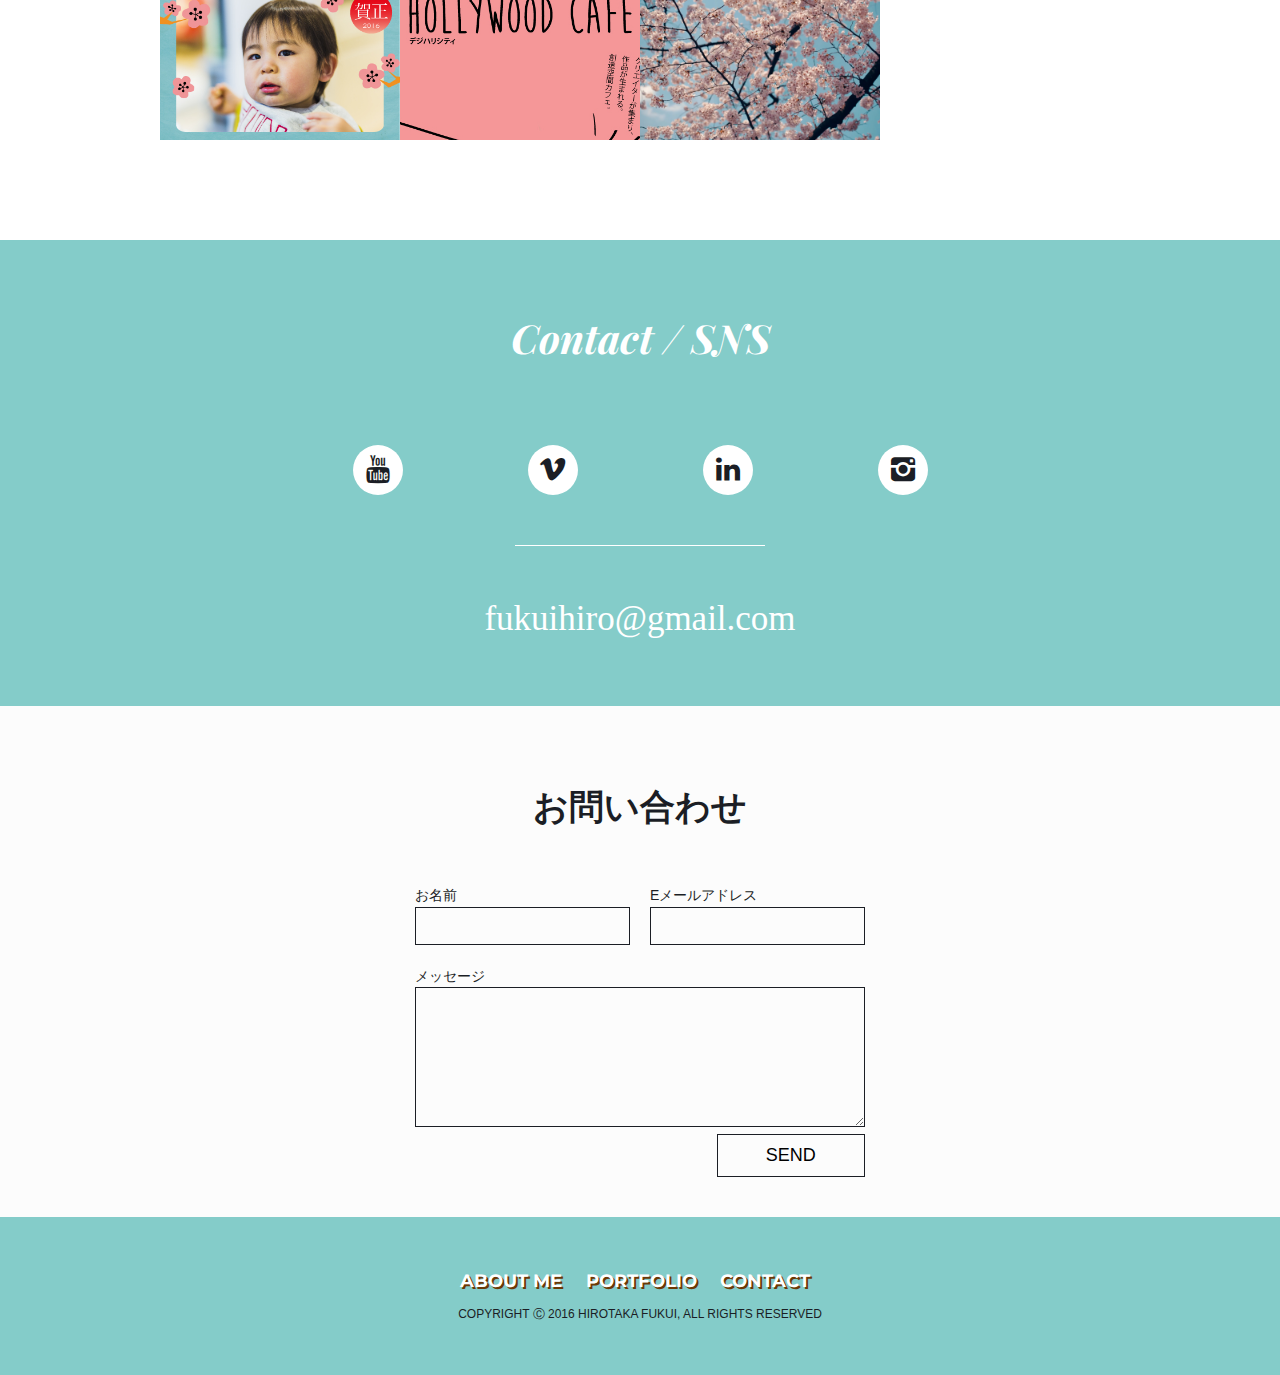
==== commit 044e4e92: "add more work" ====
--- a/index.html
+++ b/index.html
@@ -88,6 +88,12 @@
                     </div>
                 </div>
                 
+                <div class="thumb-unit" data-folder="proj-7" style="background-image:url(assets/img/work/proj-7/thumb.jpg) ;">
+                    <div class="thumb-overlay">
+                        <strong>Season of Sakura</strong>
+                    </div>
+                </div>
+                
             </div>
             <!-- /.thumb-container -->
         </div>
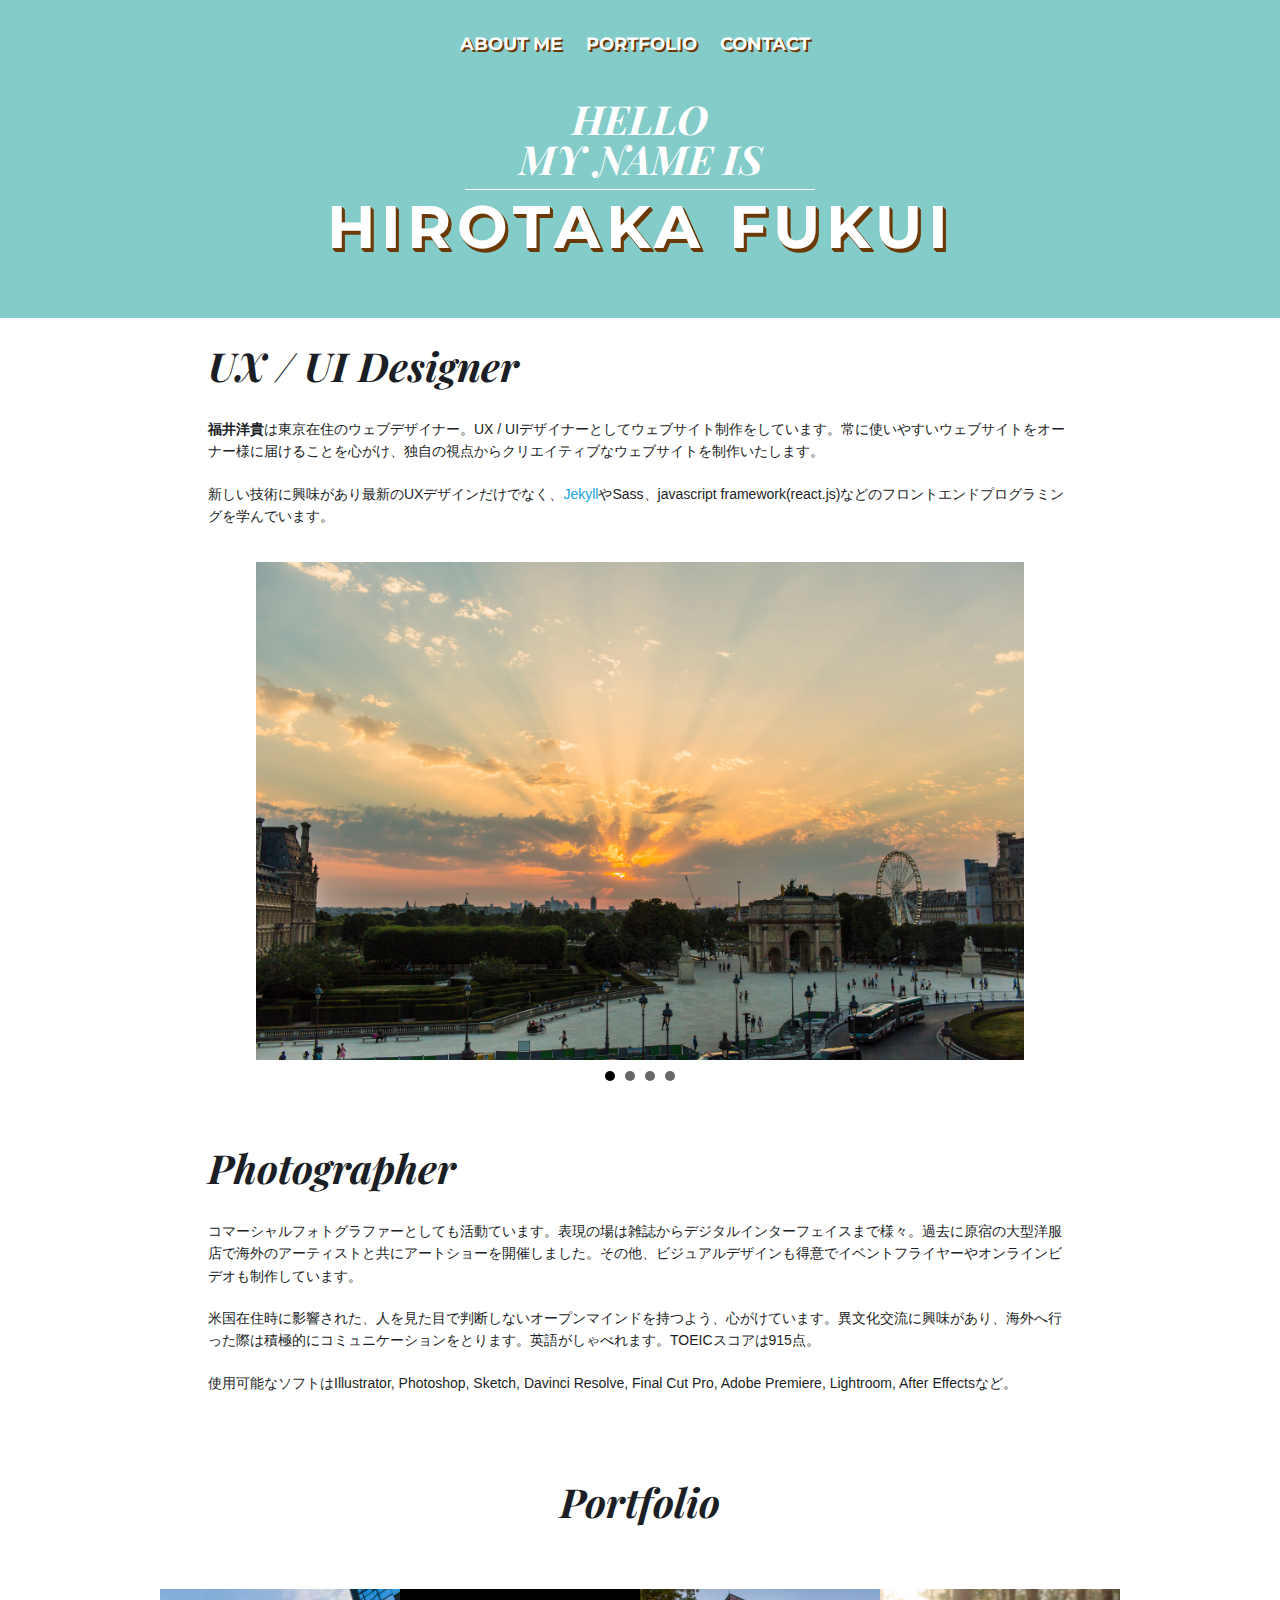
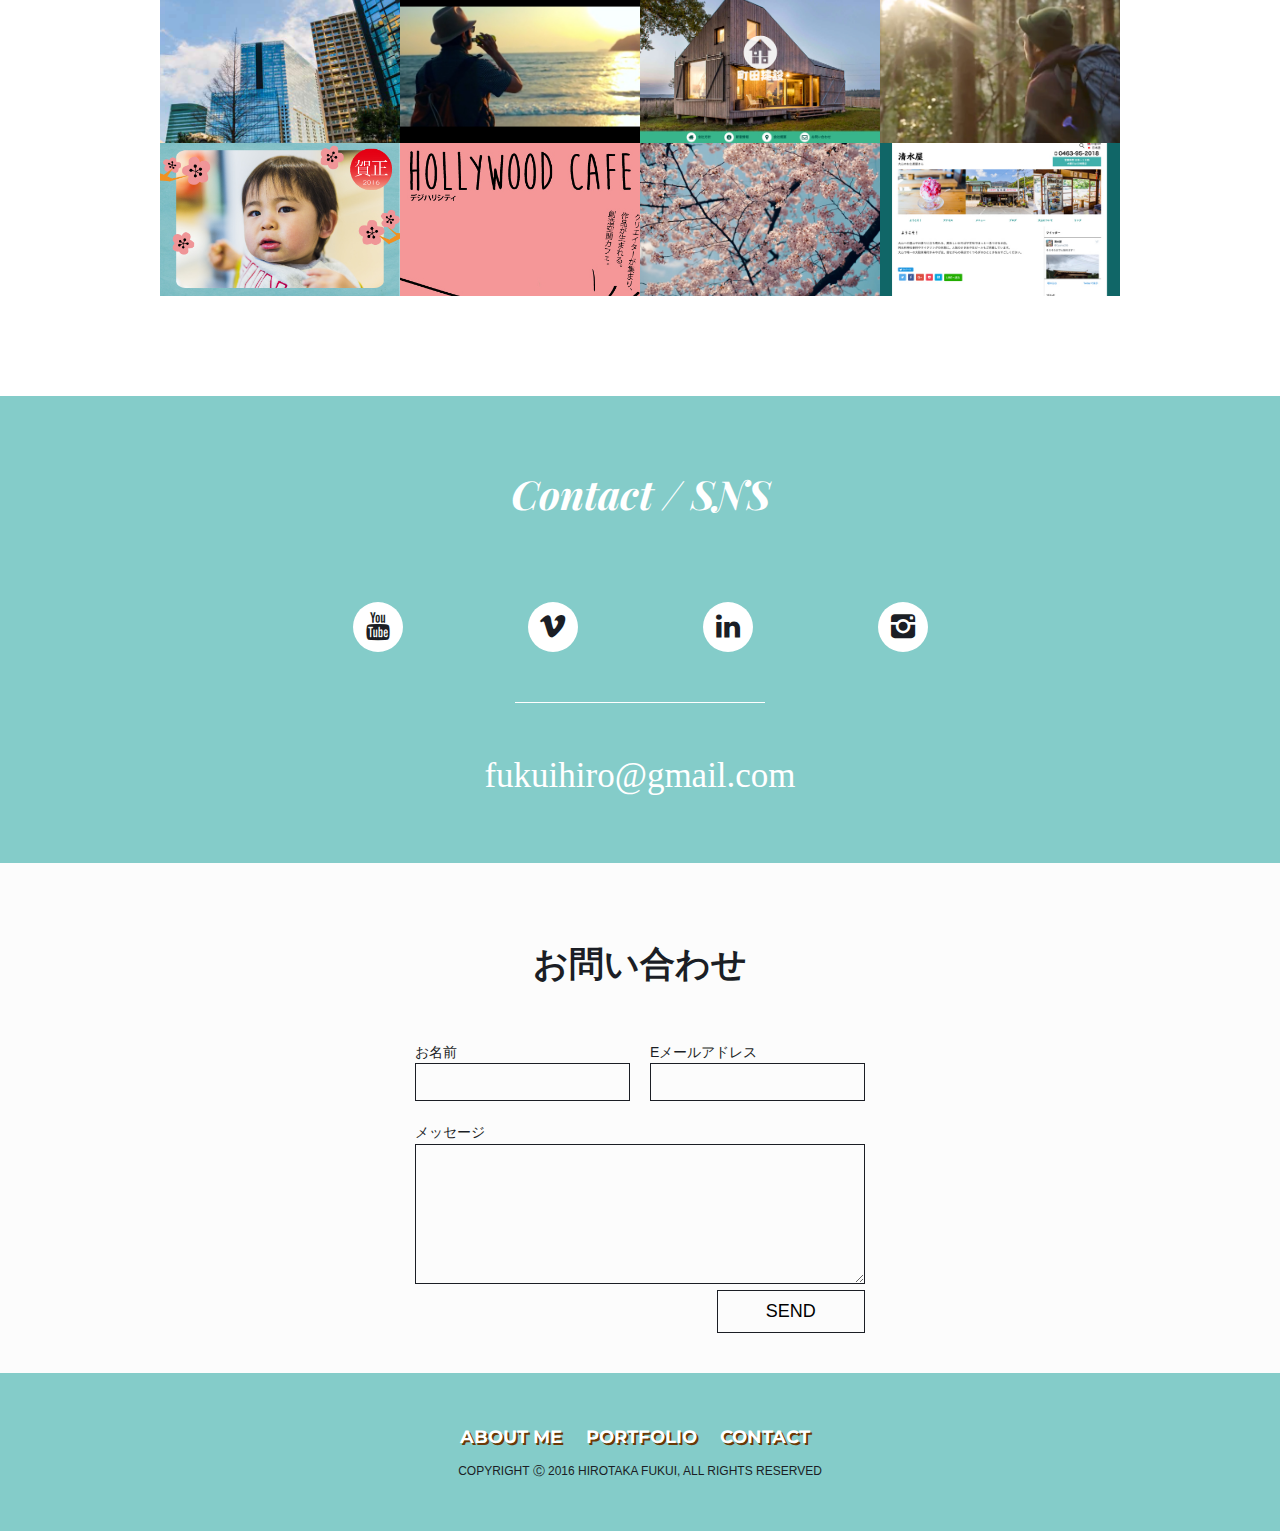
==== commit 0d99cb2f: "add bxslider and some stuff" ====
--- a/index.html
+++ b/index.html
@@ -27,19 +27,27 @@
 <section class="about-section" id="about-me">
   <!-- <h2 id="about-me">福井洋貴とは</h2> -->
   <div class="about1">
-    <img src="../assets/img/profile_photo2.jpg" alt="">
+    <!-- <img src="../assets/img/profile_photo2.jpg" alt=""> -->
     <div class="blurb">
         <h4>UX / UI Designer</h4>
         <p><strong>福井洋貴</strong>は東京在住のウェブデザイナー。UX / UIデザイナーとしてウェブサイト制作をしています。常に使いやすいウェブサイトをオーナー様に届けることを心がけ、独自の視点からクリエイティブなウェブサイトを制作いたします。</p><p>新しい技術に興味があり最新のUXデザインだけでなく、<a href="https://jekyllrb.com/">Jekyll</a>やSass、javascript framework(react.js)などのフロントエンドプログラミングを学んでいます。</p>
     </div>
     <!-- /.blurb -->
+  <ul class="bxslider">
+    <li><img src="../assets/img/pic1.jpg" /></li>
+    <li><img src="../assets/img/pic2.jpg" /></li>
+    <li><img src="../assets/img/pic3.jpg" /></li>
+    <li><img src="../assets/img/pic4.jpg" /></li>
+  </ul>
   </div>
   <div class="about2">
-    <img src="../assets/img/profile_photo1.jpg" alt="">
+    <!-- <img src="../assets/img/profile_photo1.jpg" alt=""> -->
     <div class="blurb">
       <h4>Photographer</h4>
         <p>コマーシャルフォトグラファーとしても活動ています。表現の場は雑誌からデジタルインターフェイスまで様々。過去に原宿の大型洋服店で海外のアーティストと共にアートショーを開催しました。その他、ビジュアルデザインも得意でイベントフライヤーやオンラインビデオも制作しています。</p>
-          <p>米国在住時に影響された、人を見た目で判断しないオープンマインドを持つよう、心がけています。異文化交流に興味があり、海外へ行った時も積極的にコミュニケーションをとります。英語がしゃべれます。TOEICスコアは915点。</p>
+          <p>米国在住時に影響された、人を見た目で判断しないオープンマインドを持つよう、心がけています。異文化交流に興味があり、海外へ行った際は積極的にコミュニケーションをとります。英語がしゃべれます。TOEICスコアは915点。</p>
+          <p>使用可能なソフトはIllustrator, Photoshop, Sketch, Davinci Resolve, Final Cut Pro, Adobe Premiere, Lightroom, After Effectsなど。</p>
+      </div>
     </div>
     <!-- /.blurb -->
   </div>
@@ -91,6 +99,12 @@
                 <div class="thumb-unit" data-folder="proj-7" style="background-image:url(assets/img/work/proj-7/thumb.jpg) ;">
                     <div class="thumb-overlay">
                         <strong>Season of Sakura</strong>
+                    </div>
+                </div>
+                
+                <div class="thumb-unit" data-folder="proj-8" style="background-image:url(assets/img/work/proj-8/thumb.jpg) ;">
+                    <div class="thumb-overlay">
+                        <strong>清水屋<br>リニューアルサイト</strong>
                     </div>
                 </div>
                 
--- a/assets/css/main.css
+++ b/assets/css/main.css
@@ -619,6 +619,172 @@
   content: '\e805'; }
 
 /* '' */
+/**
+ * BxSlider v4.1.2 - Fully loaded, responsive content slider
+ * http://bxslider.com
+ *
+ * Written by: Steven Wanderski, 2014
+ * http://stevenwanderski.com
+ * (while drinking Belgian ales and listening to jazz)
+ *
+ * CEO and founder of bxCreative, LTD
+ * http://bxcreative.com
+ */
+/** RESET AND LAYOUT
+===================================*/
+.bx-wrapper {
+  position: relative;
+  margin: 0 auto 60px;
+  padding: 0;
+  *zoom: 1; }
+
+.bx-wrapper img {
+  max-width: 100%;
+  display: block; }
+
+/** THEME
+===================================*/
+.bx-wrapper .bx-viewport {
+  width: 80% !important;
+  margin: 0 auto;
+  /*fix other elements on the page moving (on Chrome)*/
+  -webkit-transform: translatez(0);
+  -moz-transform: translatez(0);
+  -ms-transform: translatez(0);
+  -o-transform: translatez(0);
+  transform: translatez(0); }
+
+.bx-wrapper .bx-pager,
+.bx-wrapper .bx-controls-auto {
+  position: absolute;
+  bottom: -30px;
+  width: 100%; }
+
+/* LOADER */
+.bx-wrapper .bx-loading {
+  min-height: 50px;
+  background: url(../../img/bx_loader.gif) center center no-repeat #fff;
+  height: 100%;
+  width: 100%;
+  position: absolute;
+  top: 0;
+  left: 0;
+  z-index: 2000; }
+
+/* PAGER */
+.bx-wrapper .bx-pager {
+  text-align: center;
+  font-size: .85em;
+  font-family: Arial;
+  font-weight: bold;
+  color: #666;
+  padding-top: 20px; }
+
+.bx-wrapper .bx-pager .bx-pager-item,
+.bx-wrapper .bx-controls-auto .bx-controls-auto-item {
+  display: inline-block;
+  *zoom: 1;
+  *display: inline; }
+
+.bx-wrapper .bx-pager.bx-default-pager a {
+  background: #666;
+  text-indent: -9999px;
+  display: block;
+  width: 10px;
+  height: 10px;
+  margin: 0 5px;
+  outline: 0;
+  -moz-border-radius: 5px;
+  -webkit-border-radius: 5px;
+  border-radius: 5px; }
+
+.bx-wrapper .bx-pager.bx-default-pager a:hover,
+.bx-wrapper .bx-pager.bx-default-pager a.active {
+  background: #000; }
+
+/* DIRECTION CONTROLS (NEXT / PREV) */
+.bx-wrapper .bx-prev {
+  left: 10px;
+  background: url(../../img/controls.png) no-repeat 0 -32px; }
+
+.bx-wrapper .bx-next {
+  right: 10px;
+  background: url(../../img/controls.png) no-repeat -43px -32px; }
+
+.bx-wrapper .bx-prev:hover {
+  background-position: 0 0; }
+
+.bx-wrapper .bx-next:hover {
+  background-position: -43px 0; }
+
+.bx-wrapper .bx-controls-direction a {
+  position: absolute;
+  top: 50%;
+  margin-top: -16px;
+  outline: 0;
+  width: 32px;
+  height: 32px;
+  text-indent: -9999px;
+  z-index: 9999; }
+
+.bx-wrapper .bx-controls-direction a.disabled {
+  display: none; }
+
+/* AUTO CONTROLS (START / STOP) */
+.bx-wrapper .bx-controls-auto {
+  text-align: center; }
+
+.bx-wrapper .bx-controls-auto .bx-start {
+  display: block;
+  text-indent: -9999px;
+  width: 10px;
+  height: 11px;
+  outline: 0;
+  background: url(../../img/controls.png) -86px -11px no-repeat;
+  margin: 0 3px; }
+
+.bx-wrapper .bx-controls-auto .bx-start:hover,
+.bx-wrapper .bx-controls-auto .bx-start.active {
+  background-position: -86px 0; }
+
+.bx-wrapper .bx-controls-auto .bx-stop {
+  display: block;
+  text-indent: -9999px;
+  width: 9px;
+  height: 11px;
+  outline: 0;
+  background: url(../../img/controls.png) -86px -44px no-repeat;
+  margin: 0 3px; }
+
+.bx-wrapper .bx-controls-auto .bx-stop:hover,
+.bx-wrapper .bx-controls-auto .bx-stop.active {
+  background-position: -86px -33px; }
+
+/* PAGER WITH AUTO-CONTROLS HYBRID LAYOUT */
+.bx-wrapper .bx-controls.bx-has-controls-auto.bx-has-pager .bx-pager {
+  text-align: left;
+  width: 80%; }
+
+.bx-wrapper .bx-controls.bx-has-controls-auto.bx-has-pager .bx-controls-auto {
+  right: 0;
+  width: 35px; }
+
+/* IMAGE CAPTIONS */
+.bx-wrapper .bx-caption {
+  position: absolute;
+  bottom: 0;
+  left: 0;
+  background: #666 \9;
+  background: rgba(80, 80, 80, 0.75);
+  width: 100%; }
+
+.bx-wrapper .bx-caption span {
+  color: #fff;
+  font-family: Arial;
+  display: block;
+  font-size: .85em;
+  padding: 10px; }
+
 /*	Typography presets
  * ------------------------------------	 */
 .gigantic, .huge, .large, .bigger, .big,
@@ -849,12 +1015,7 @@
     font-size: 45px;
     margin: 20px 0 25px; }
   .about1 .blurb {
-    width: 50%;
-    float: right; }
-  .about1 img {
-    float: left;
-    padding: 0 30px;
-    width: 300px; }
+    width: 90%; }
 
 .about2 {
   max-width: 960px;
@@ -867,12 +1028,7 @@
     font-size: 45px;
     margin: 20px 0 25px; }
   .about2 .blurb {
-    width: 50%;
-    float: left; }
-  .about2 img {
-    float: right;
-    padding: 30px;
-    width: 300px; }
+    width: 90%; }
 
 @media screen and (max-width: 850px) {
   .about1 {
@@ -1040,9 +1196,6 @@
 
   h3 {
     padding-bottom: 5px; } }
-.project-title {
-  font-family: 'san-sarif'; }
-
 .embed-container {
   position: relative;
   padding-bottom: 56.25%;
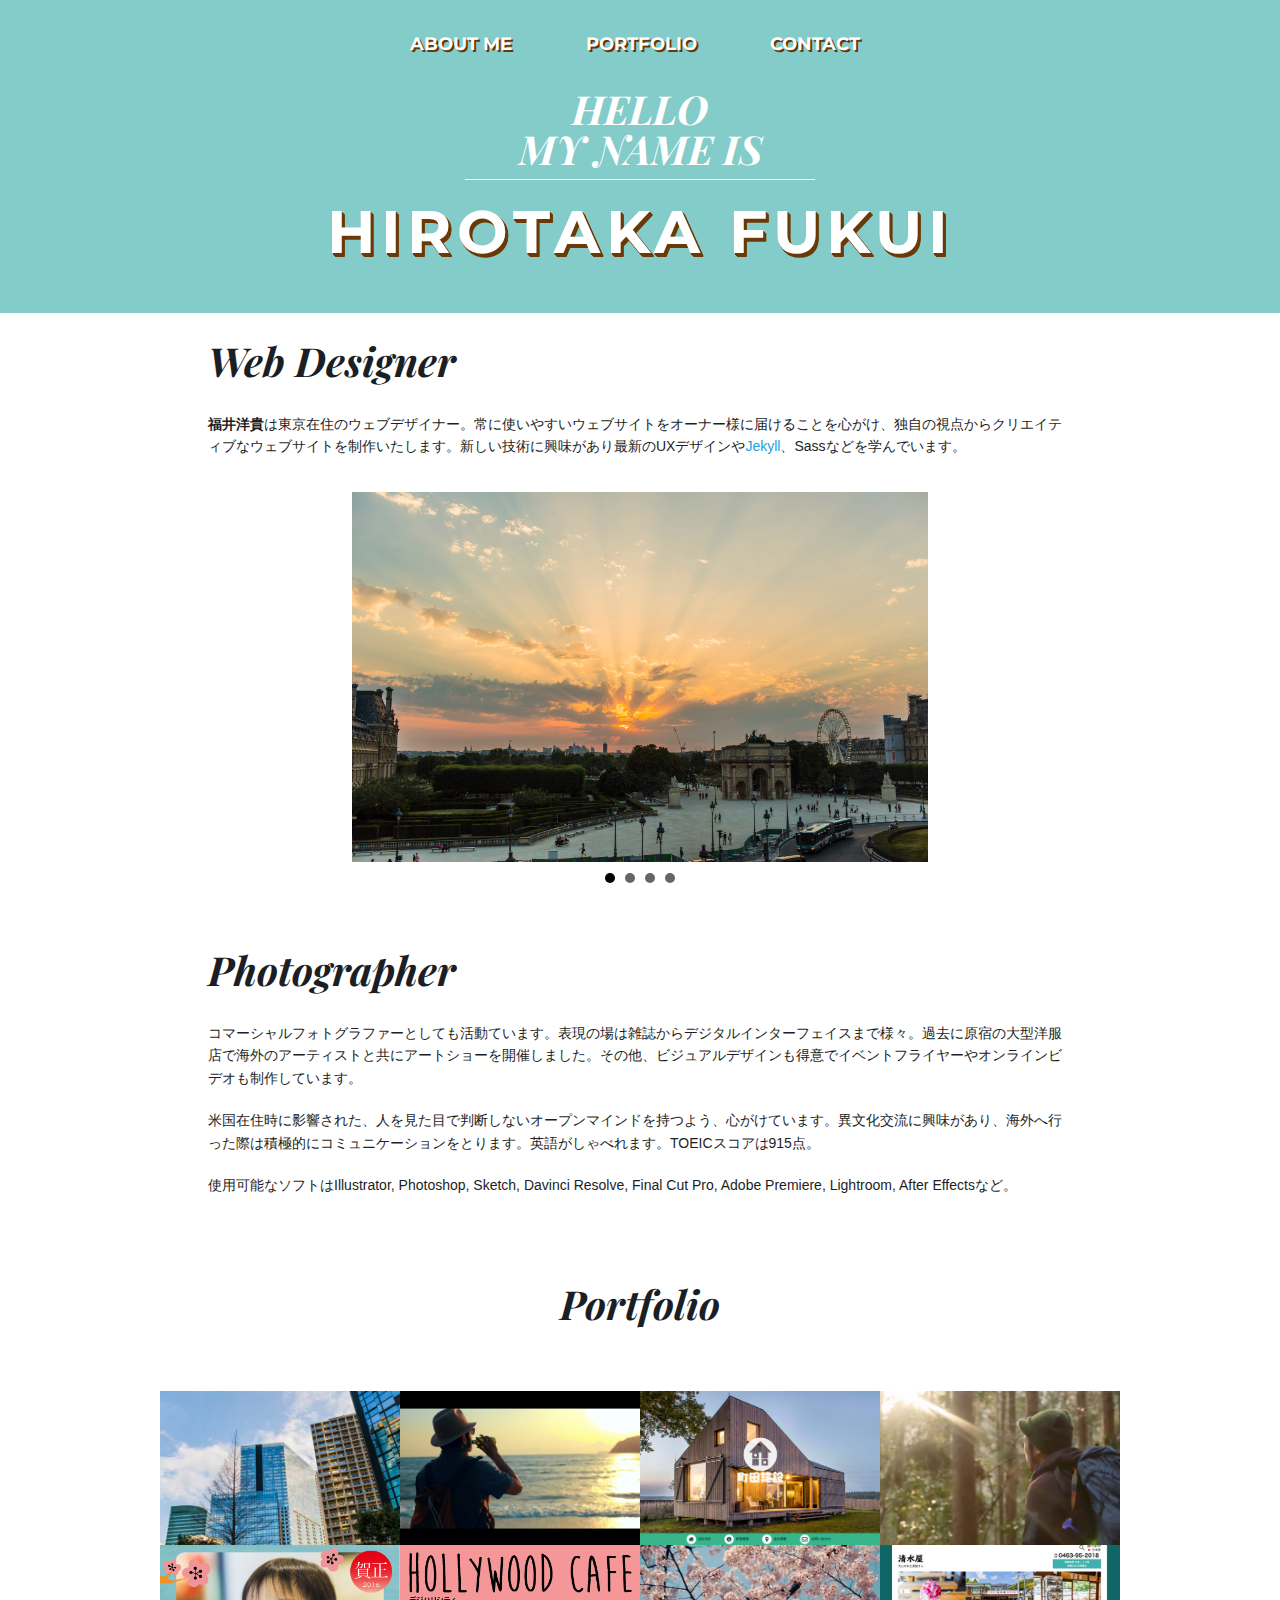
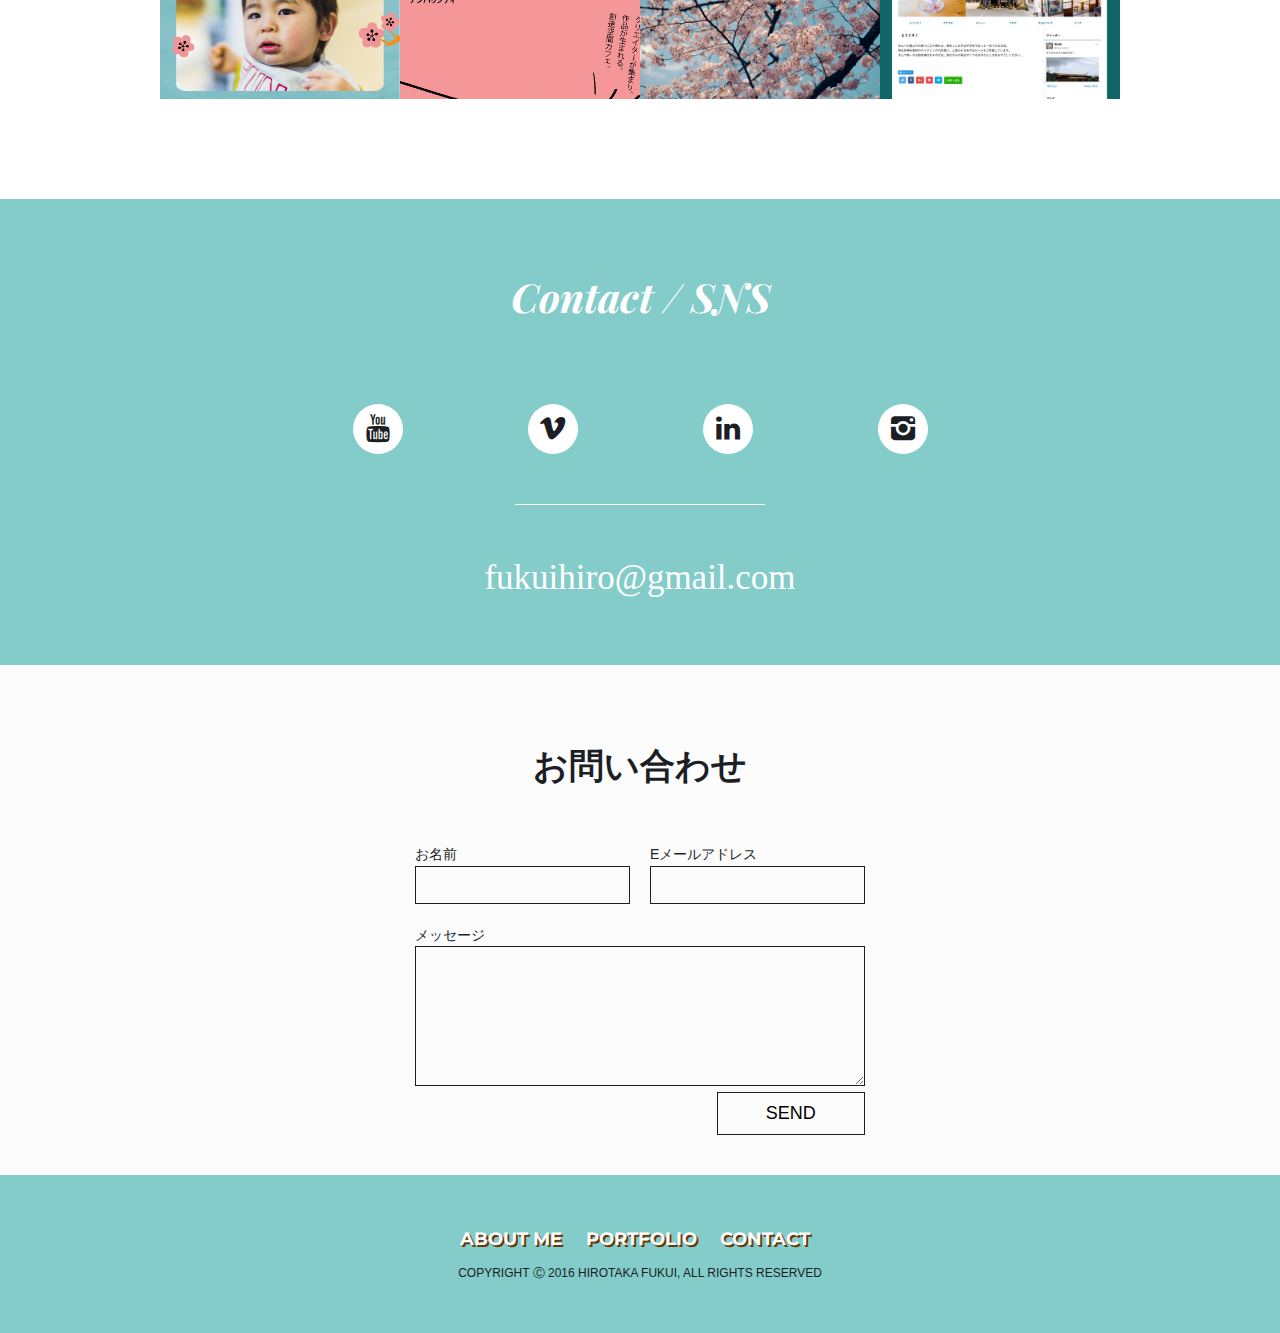
==== commit b2965a92: "description fix" ====
--- a/index.html
+++ b/index.html
@@ -29,8 +29,8 @@
   <div class="about1">
     <!-- <img src="../assets/img/profile_photo2.jpg" alt=""> -->
     <div class="blurb">
-        <h4>UX / UI Designer</h4>
-        <p><strong>福井洋貴</strong>は東京在住のウェブデザイナー。UX / UIデザイナーとしてウェブサイト制作をしています。常に使いやすいウェブサイトをオーナー様に届けることを心がけ、独自の視点からクリエイティブなウェブサイトを制作いたします。</p><p>新しい技術に興味があり最新のUXデザインだけでなく、<a href="https://jekyllrb.com/">Jekyll</a>やSass、javascript framework(react.js)などのフロントエンドプログラミングを学んでいます。</p>
+        <h4>Web Designer</h4>
+        <p><strong>福井洋貴</strong>は東京在住のウェブデザイナー。常に使いやすいウェブサイトをオーナー様に届けることを心がけ、独自の視点からクリエイティブなウェブサイトを制作いたします。新しい技術に興味があり最新のUXデザインや<a href="https://jekyllrb.com/">Jekyll</a>、Sassなどを学んでいます。</p>
     </div>
     <!-- /.blurb -->
   <ul class="bxslider">
--- a/assets/css/main.css
+++ b/assets/css/main.css
@@ -645,7 +645,7 @@
 /** THEME
 ===================================*/
 .bx-wrapper .bx-viewport {
-  width: 80% !important;
+  width: 60% !important;
   margin: 0 auto;
   /*fix other elements on the page moving (on Chrome)*/
   -webkit-transform: translatez(0);
@@ -922,11 +922,11 @@
   background: #84ccc9;
   background-size: cover; }
   header nav {
-    padding: 30px 30px 0 0;
+    padding: 30px 80px 0 0;
     text-align: center; }
     header nav a {
       display: inline-block;
-      margin-left: 20px;
+      margin-left: 70px;
       color: white;
       text-shadow: 2px 2px #6b3906; }
       header nav a:hover {
@@ -939,7 +939,7 @@
     letter-spacing: 0em;
     text-align: center;
     line-height: 1;
-    padding-top: 40px;
+    padding-top: 30px;
     margin: 0 auto 10px; }
 
 .header-bar {
@@ -952,8 +952,8 @@
   letter-spacing: 0.1em;
   color: white;
   text-shadow: 3.5px 3.5px #6b3906, 3px 3px #6b3906, 2.5px 2.5px #6b3906, 2px 2px #6b3906, 1.5px 1.5px #6b3906, 1px 1px #6b3906;
-  padding-bottom: 60px;
-  padding-top: 5px; }
+  padding-bottom: 50px;
+  padding-top: 20px; }
 
 .kicker {
   text-align: center;
@@ -961,8 +961,11 @@
   color: white; }
 
 @media (max-width: 640px) {
-  header nav a {
-    font-size: 14px; }
+  header nav {
+    padding-right: 30px; }
+    header nav a {
+      font-size: 14px;
+      margin-left: 20px; }
   header p {
     padding-top: 10px;
     padding-bottom: 0; }
@@ -1051,7 +1054,11 @@
       float: none;
       width: 80%; }
     .about2 img {
-      float: none; } }
+      float: none; }
+
+  .bx-wrapper .bx-viewport {
+    width: 80% !important;
+    margin: 0 auto; } }
 .blurb {
   margin: 0 auto;
   padding: 0 20px;
